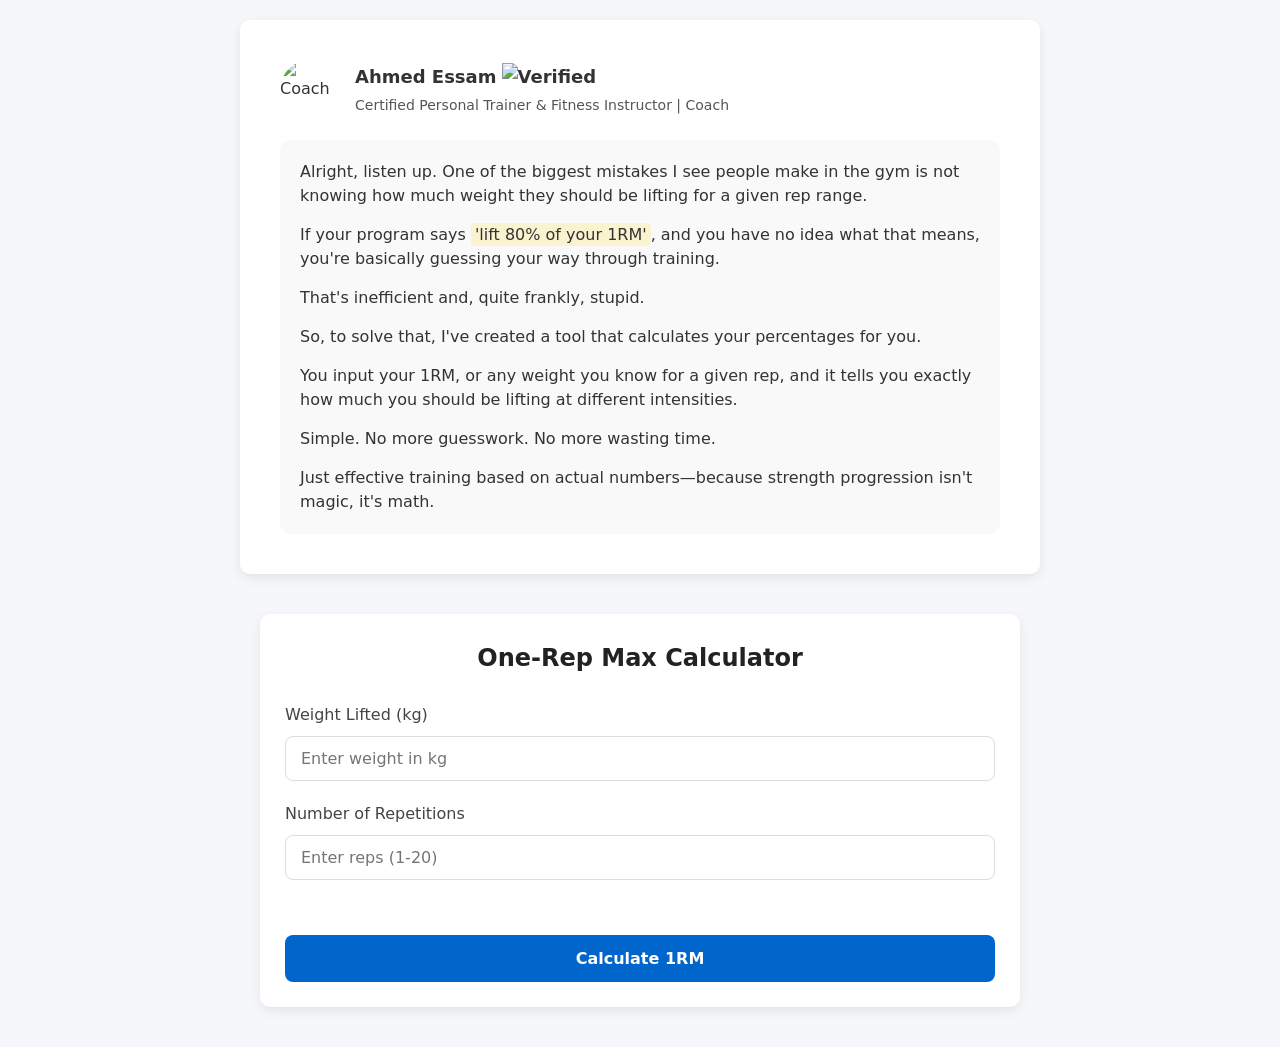
==== index.html @ 847e4d33 "Update index.html" ====
<!DOCTYPE html><html lang="en"><head><meta charset="UTF-8"><meta name="viewport" content="width=device-width,initial-scale=1"><title>One-Rep Max Calculator</title><link rel="apple-touch-icon" sizes="180x180" href="apple-touch-icon.png"><link rel="icon" type="image/png" sizes="96x96" href="favicon-96x96.png"><link rel="icon" type="image/png" sizes="192x192" href="web-app-manifest-192x192.png"><link rel="icon" type="image/png" sizes="512x512" href="web-app-manifest-512x512.png"><link rel="stylesheet" href="style.min.css"><meta name="author" content="Ahmed Essam"><meta name="copyright" content="© 2025 Ahmed Essam. All rights reserved."></head><body><!-- Protected by copyright © 2025 Ahmed Essam --><section class="intro-section"><div class="coach-container" id="coachContainer"><div class="coach-header"><img src="https://i.postimg.cc/ryHmDDkM/20250116_092914_0000.png" alt="Coach" class="coach-avatar" id="coachAvatar"><div class="coach-info"><div class="coach-title">Ahmed Essam <span class="verified-badge"><img src="https://i.postimg.cc/HsF4yRvx/image__3_-removebg-preview.png" alt="Verified"></span></div><div class="coach-subtitle">Certified Personal Trainer & Fitness Instructor | Coach</div></div></div><div class="coach-message" id="coachMessage"><p>Alright, listen up. One of the biggest mistakes I see people make in the gym is not knowing how much weight they should be lifting for a given rep range.</p><p>If your program says <span class="highlight">'lift 80% of your 1RM'</span>, and you have no idea what that means, you're basically guessing your way through training.</p><p>That's inefficient and, quite frankly, stupid.</p><p>So, to solve that, I've created a tool that calculates your percentages for you.</p><p>You input your 1RM, or any weight you know for a given rep, and it tells you exactly how much you should be lifting at different intensities.</p><p>Simple. No more guesswork. No more wasting time.</p><p>Just effective training based on actual numbers—because strength progression isn't magic, it's math.</p></div></div></section><section class="calculator-section"><div class="calculator-container"><h1 class="calculator-title">One-Rep Max Calculator</h1><form id="calculator-form"><div class="input-group"><label for="weight" class="input-label">Weight Lifted (kg)</label><input type="number" id="weight" class="input-field" placeholder="Enter weight in kg" min="1" max="500" required></div><div class="input-group"><label for="reps" class="input-label">Number of Repetitions</label><input type="number" id="reps" class="input-field" placeholder="Enter reps (1-20)" min="1" max="20" required></div><div id="error-container"></div><button type="submit" id="calculate-btn" class="calculate-btn">Calculate 1RM</button></form><div id="results-container"></div></div></section><script src="functions/main.min.js"></script></body></html>
---- style.min.css ----
/* One-Rep Max Calculator © 2025 Ahmed Essam. All rights reserved. */
*{box-sizing:border-box;margin:0;padding:0;font-family:system-ui,-apple-system,BlinkMacSystemFont,'Segoe UI',Roboto,Oxygen,Ubuntu,Cantarell,'Open Sans','Helvetica Neue',sans-serif}body{background-color:#f5f7fa;color:#333;line-height:1.6}section{padding:20px}.intro-section{background-color:#fff;border-radius:10px;margin:20px auto;max-width:800px;box-shadow:0 4px 12px rgba(0,0,0,.08)}.coach-container{padding:20px}.coach-header{display:flex;align-items:center;margin-bottom:20px;gap:15px}.coach-avatar{width:60px;height:60px;border-radius:50%;object-fit:cover}.coach-info{flex:1}.coach-title{font-size:18px;font-weight:700;display:flex;align-items:center;gap:5px}.verified-badge img{width:20px;height:20px}.coach-subtitle{font-size:14px;color:#555;margin-top:2px}.coach-message{background-color:#f9f9f9;border-radius:10px;padding:20px;font-size:16px;line-height:1.5}.coach-message p{margin-bottom:15px}.coach-message p:last-child{margin-bottom:0}.highlight{background-color:rgba(255,220,40,.2);padding:2px 4px;border-radius:3px;font-weight:500}.calculator-section{margin:20px auto;max-width:800px}.calculator-container{background-color:#fff;border-radius:10px;padding:25px;box-shadow:0 4px 12px rgba(0,0,0,.08)}.calculator-title{font-size:24px;font-weight:700;margin-bottom:25px;text-align:center;color:#222}.input-group{margin-bottom:20px}.input-label{display:block;margin-bottom:8px;font-weight:500;color:#444}.input-field{width:100%;padding:12px 15px;border:1px solid #ddd;border-radius:8px;font-size:16px;transition:border-color .3s}.input-field:focus{outline:0;border-color:#333}.calculate-btn{background-color:#0066cc;color:#fff;border:none;border-radius:8px;padding:14px 20px;font-size:16px;font-weight:600;width:100%;cursor:pointer;transition:background-color .3s}.calculate-btn:hover{background-color:#0055aa}#error-container{color:#e53935;margin-bottom:15px;font-size:14px;font-weight:500;height:20px;opacity:0;transition:opacity .3s}.show-error{opacity:1!important}#results-container{max-height:0;overflow:hidden;transition:max-height .5s ease-out}.show-results{max-height:800px!important}.results-header{text-align:center;margin-bottom:20px;padding-top:20px}.one-rm-value{font-size:36px;font-weight:700;color:#0066cc;margin-top:10px}.percentage-table{margin-bottom:20px}.percentage-table table{width:100%;border-collapse:collapse}.percentage-table th,.percentage-table td{padding:12px;text-align:center;border-bottom:1px solid #eee}.percentage-table th{background-color:#f5f7fa;font-weight:600}.percentage-table tr:nth-child(even){background-color:#fafafa}.results-footer{color:#666;font-size:14px;text-align:center;margin-top:20px}.copyright{color:#888;font-size:12px;text-align:center;margin-top:10px}@media (max-width:600px){.coach-header{flex-direction:column;text-align:center}.coach-info{margin-top:10px}.input-field,.calculate-btn{padding:10px 15px}.one-rm-value{font-size:28px}}
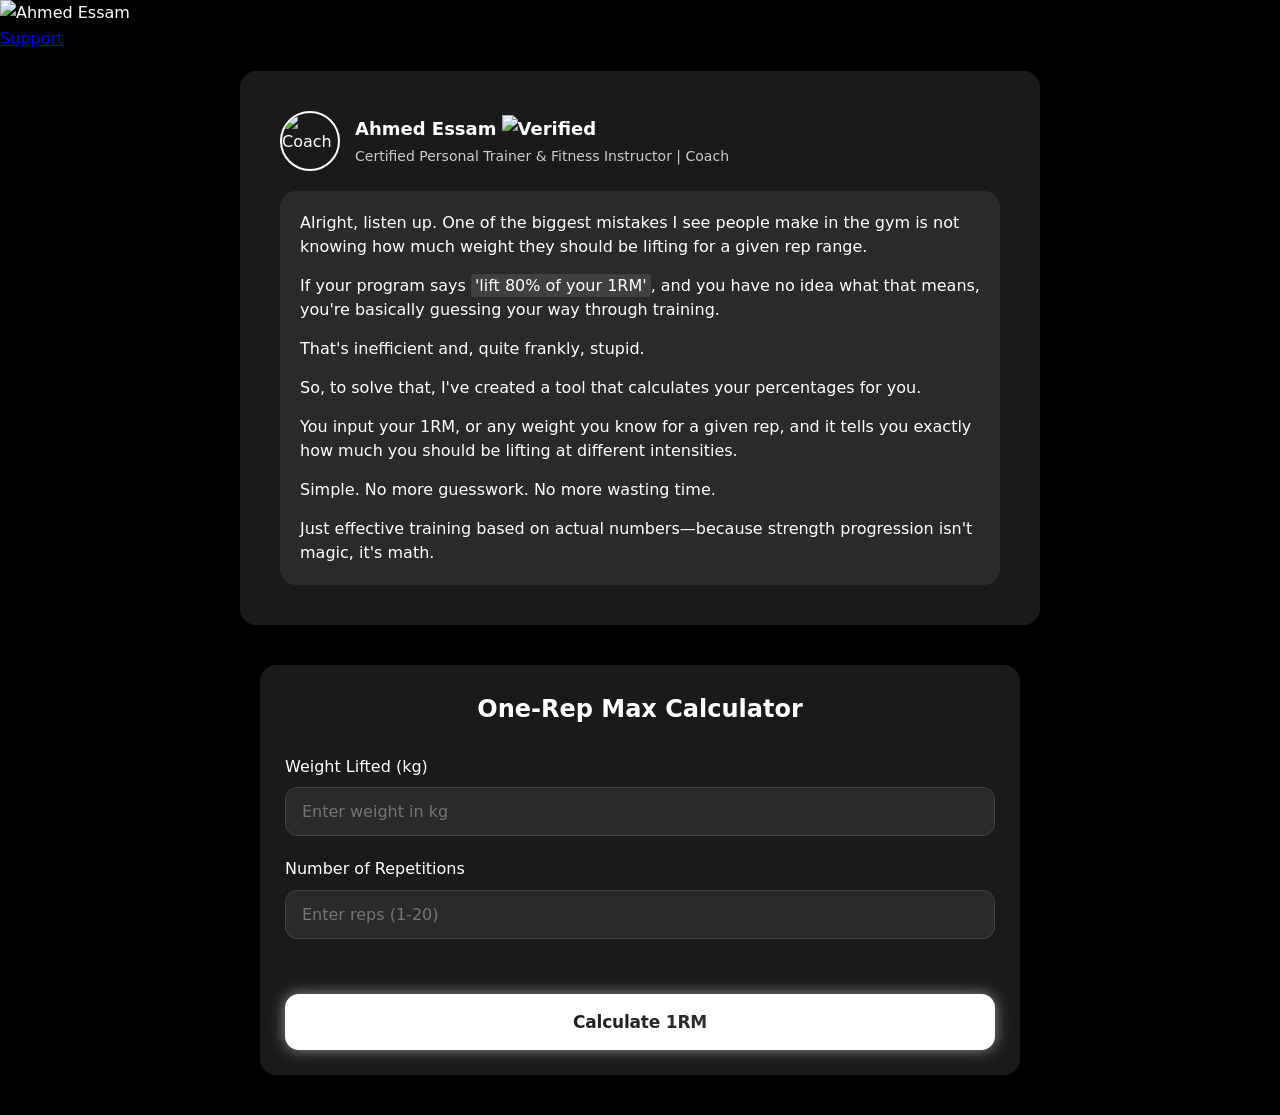
==== commit b42c1b46: "Update index.html" ====
--- a/index.html
+++ b/index.html
@@ -1 +1 @@
-<!DOCTYPE html><html lang="en"><head><meta charset="UTF-8"><meta name="viewport" content="width=device-width,initial-scale=1"><title>One-Rep Max Calculator</title><link rel="apple-touch-icon" sizes="180x180" href="apple-touch-icon.png"><link rel="icon" type="image/png" sizes="96x96" href="favicon-96x96.png"><link rel="icon" type="image/png" sizes="192x192" href="web-app-manifest-192x192.png"><link rel="icon" type="image/png" sizes="512x512" href="web-app-manifest-512x512.png"><link rel="stylesheet" href="style.min.css"><meta name="author" content="Ahmed Essam"><meta name="copyright" content="© 2025 Ahmed Essam. All rights reserved."></head><body><!-- Protected by copyright © 2025 Ahmed Essam --><section class="intro-section"><div class="coach-container" id="coachContainer"><div class="coach-header"><img src="https://i.postimg.cc/ryHmDDkM/20250116_092914_0000.png" alt="Coach" class="coach-avatar" id="coachAvatar"><div class="coach-info"><div class="coach-title">Ahmed Essam <span class="verified-badge"><img src="https://i.postimg.cc/HsF4yRvx/image__3_-removebg-preview.png" alt="Verified"></span></div><div class="coach-subtitle">Certified Personal Trainer & Fitness Instructor | Coach</div></div></div><div class="coach-message" id="coachMessage"><p>Alright, listen up. One of the biggest mistakes I see people make in the gym is not knowing how much weight they should be lifting for a given rep range.</p><p>If your program says <span class="highlight">'lift 80% of your 1RM'</span>, and you have no idea what that means, you're basically guessing your way through training.</p><p>That's inefficient and, quite frankly, stupid.</p><p>So, to solve that, I've created a tool that calculates your percentages for you.</p><p>You input your 1RM, or any weight you know for a given rep, and it tells you exactly how much you should be lifting at different intensities.</p><p>Simple. No more guesswork. No more wasting time.</p><p>Just effective training based on actual numbers—because strength progression isn't magic, it's math.</p></div></div></section><section class="calculator-section"><div class="calculator-container"><h1 class="calculator-title">One-Rep Max Calculator</h1><form id="calculator-form"><div class="input-group"><label for="weight" class="input-label">Weight Lifted (kg)</label><input type="number" id="weight" class="input-field" placeholder="Enter weight in kg" min="1" max="500" required></div><div class="input-group"><label for="reps" class="input-label">Number of Repetitions</label><input type="number" id="reps" class="input-field" placeholder="Enter reps (1-20)" min="1" max="20" required></div><div id="error-container"></div><button type="submit" id="calculate-btn" class="calculate-btn">Calculate 1RM</button></form><div id="results-container"></div></div></section><script src="functions/main.min.js"></script></body></html>
+<!DOCTYPE html><html lang="en"><head><meta charset="UTF-8"><meta name="viewport" content="width=device-width,initial-scale=1"><title>One-Rep Max Calculator</title><link rel="apple-touch-icon" sizes="180x180" href="apple-touch-icon.png"><link rel="icon" type="image/png" sizes="96x96" href="favicon-96x96.png"><link rel="icon" type="image/png" sizes="192x192" href="web-app-manifest-192x192.png"><link rel="icon" type="image/png" sizes="512x512" href="web-app-manifest-512x512.png"><link rel="stylesheet" href="./style.css"><html lang="en"><head><meta charset="UTF-8"><meta name="viewport" content="width=device-width, initial-scale=1.0"><title>Ahmed Essam - Subscription Expired</title><link rel="stylesheet" href="https://cdnjs.cloudflare.com/ajax/libs/font-awesome/6.4.0/css/all.min.css"><!-- Google Fonts --><link href="https://fonts.googleapis.com/css2?family=Poppins:wght@300;400;500;600;700&display=swap" rel="stylesheet"><link rel="stylesheet" href="styles.css"></head><body> <div class="app" id="app"> <header class="header"> <div class="container mx-auto px-4 py-4 flex justify-between items-center"> <div class="flex items-center"> <img src="https://i.postimg.cc/bw780Gvg/Evoare-removebg-preview-1.png" alt="Ahmed Essam" class="h-12"> </div><nav class="flex space-x-4"><a href="https://wa.me/message/FHKPMFOI4WYPD1" class="text-white hover:text-gray-400">Support</a></nav></div></header><link rel="apple-touch-icon" sizes="180x180" href="apple-touch-icon.png"><link rel="icon" type="image/png" sizes="96x96" href="favicon-96x96.png"><link rel="icon" type="image/png" sizes="192x192" href="web-app-manifest-192x192.png"><link rel="icon" type="image/png" sizes="512x512" href="web-app-manifest-512x512.png"><link rel="stylesheet" href="style.min.css"><meta name="author" content="Ahmed Essam"><meta name="copyright" content="© 2025 Ahmed Essam. All rights reserved."></head><body><!-- Protected by copyright © 2025 Ahmed Essam --><section class="intro-section"><div class="coach-container" id="coachContainer"><div class="coach-header"><img src="https://i.postimg.cc/ryHmDDkM/20250116_092914_0000.png" alt="Coach" class="coach-avatar" id="coachAvatar"><div class="coach-info"><div class="coach-title">Ahmed Essam <span class="verified-badge"><img src="https://i.postimg.cc/HsF4yRvx/image__3_-removebg-preview.png" alt="Verified"></span></div><div class="coach-subtitle">Certified Personal Trainer & Fitness Instructor | Coach</div></div></div><div class="coach-message" id="coachMessage"><p>Alright, listen up. One of the biggest mistakes I see people make in the gym is not knowing how much weight they should be lifting for a given rep range.</p><p>If your program says <span class="highlight">'lift 80% of your 1RM'</span>, and you have no idea what that means, you're basically guessing your way through training.</p><p>That's inefficient and, quite frankly, stupid.</p><p>So, to solve that, I've created a tool that calculates your percentages for you.</p><p>You input your 1RM, or any weight you know for a given rep, and it tells you exactly how much you should be lifting at different intensities.</p><p>Simple. No more guesswork. No more wasting time.</p><p>Just effective training based on actual numbers—because strength progression isn't magic, it's math.</p></div></div></section><section class="calculator-section"><div class="calculator-container"><h1 class="calculator-title">One-Rep Max Calculator</h1><form id="calculator-form"><div class="input-group"><label for="weight" class="input-label">Weight Lifted (kg)</label><input type="number" id="weight" class="input-field" placeholder="Enter weight in kg" min="1" max="500" required></div><div class="input-group"><label for="reps" class="input-label">Number of Repetitions</label><input type="number" id="reps" class="input-field" placeholder="Enter reps (1-20)" min="1" max="20" required></div><div id="error-container"></div><button type="submit" id="calculate-btn" class="calculate-btn">Calculate 1RM</button></form><div id="results-container"></div></div></section><script src="functions/main.min.js"></script></body></html>
--- a/style.min.css
+++ b/style.min.css
@@ -1,2 +1,2 @@
 /* One-Rep Max Calculator © 2025 Ahmed Essam. All rights reserved. */
-*{box-sizing:border-box;margin:0;padding:0;font-family:system-ui,-apple-system,BlinkMacSystemFont,'Segoe UI',Roboto,Oxygen,Ubuntu,Cantarell,'Open Sans','Helvetica Neue',sans-serif}body{background-color:#f5f7fa;color:#333;line-height:1.6}section{padding:20px}.intro-section{background-color:#fff;border-radius:10px;margin:20px auto;max-width:800px;box-shadow:0 4px 12px rgba(0,0,0,.08)}.coach-container{padding:20px}.coach-header{display:flex;align-items:center;margin-bottom:20px;gap:15px}.coach-avatar{width:60px;height:60px;border-radius:50%;object-fit:cover}.coach-info{flex:1}.coach-title{font-size:18px;font-weight:700;display:flex;align-items:center;gap:5px}.verified-badge img{width:20px;height:20px}.coach-subtitle{font-size:14px;color:#555;margin-top:2px}.coach-message{background-color:#f9f9f9;border-radius:10px;padding:20px;font-size:16px;line-height:1.5}.coach-message p{margin-bottom:15px}.coach-message p:last-child{margin-bottom:0}.highlight{background-color:rgba(255,220,40,.2);padding:2px 4px;border-radius:3px;font-weight:500}.calculator-section{margin:20px auto;max-width:800px}.calculator-container{background-color:#fff;border-radius:10px;padding:25px;box-shadow:0 4px 12px rgba(0,0,0,.08)}.calculator-title{font-size:24px;font-weight:700;margin-bottom:25px;text-align:center;color:#222}.input-group{margin-bottom:20px}.input-label{display:block;margin-bottom:8px;font-weight:500;color:#444}.input-field{width:100%;padding:12px 15px;border:1px solid #ddd;border-radius:8px;font-size:16px;transition:border-color .3s}.input-field:focus{outline:0;border-color:#333}.calculate-btn{background-color:#0066cc;color:#fff;border:none;border-radius:8px;padding:14px 20px;font-size:16px;font-weight:600;width:100%;cursor:pointer;transition:background-color .3s}.calculate-btn:hover{background-color:#0055aa}#error-container{color:#e53935;margin-bottom:15px;font-size:14px;font-weight:500;height:20px;opacity:0;transition:opacity .3s}.show-error{opacity:1!important}#results-container{max-height:0;overflow:hidden;transition:max-height .5s ease-out}.show-results{max-height:800px!important}.results-header{text-align:center;margin-bottom:20px;padding-top:20px}.one-rm-value{font-size:36px;font-weight:700;color:#0066cc;margin-top:10px}.percentage-table{margin-bottom:20px}.percentage-table table{width:100%;border-collapse:collapse}.percentage-table th,.percentage-table td{padding:12px;text-align:center;border-bottom:1px solid #eee}.percentage-table th{background-color:#f5f7fa;font-weight:600}.percentage-table tr:nth-child(even){background-color:#fafafa}.results-footer{color:#666;font-size:14px;text-align:center;margin-top:20px}.copyright{color:#888;font-size:12px;text-align:center;margin-top:10px}@media (max-width:600px){.coach-header{flex-direction:column;text-align:center}.coach-info{margin-top:10px}.input-field,.calculate-btn{padding:10px 15px}.one-rm-value{font-size:28px}}
+*{box-sizing:border-box;margin:0;padding:0;font-family:-apple-system,BlinkMacSystemFont,'SF Pro Display',system-ui,Roboto,Oxygen,Ubuntu,Cantarell,'Open Sans','Helvetica Neue',sans-serif}body{background-color:#000;color:#fff;line-height:1.6;opacity:0;animation:fadeIn 0.6s cubic-bezier(0.22,1,0.36,1) forwards}@keyframes fadeIn{from{opacity:0}to{opacity:1}}section{padding:20px;animation:slideUp 0.8s cubic-bezier(0.22,1,0.36,1) 0.2s both}.intro-section{background-color:#1a1a1a;border-radius:16px;margin:20px auto;max-width:800px;box-shadow:0 12px 28px rgba(0,0,0,0.3)}.coach-container{padding:20px}.coach-header{display:flex;align-items:center;margin-bottom:20px;gap:15px;flex-wrap:wrap}.coach-avatar{width:60px;height:60px;border-radius:50%;object-fit:cover;border:2px solid #fff}.coach-info{flex:1;min-width:200px}.coach-title{font-size:18px;font-weight:700;display:flex;align-items:center;gap:5px;color:#fff}.verified-badge img{width:20px;height:20px}.coach-subtitle{font-size:14px;color:#ccc;margin-top:2px}.coach-message{background-color:#2a2a2a;border-radius:16px;padding:20px;font-size:16px;line-height:1.5;color:#fff}.coach-message p{margin-bottom:15px}.coach-message p:last-child{margin-bottom:0}.highlight{background-color:rgba(255,255,255,0.1);padding:2px 4px;border-radius:3px;font-weight:500}.calculator-section{margin:20px auto;max-width:800px}.calculator-container{background-color:#1a1a1a;border-radius:16px;padding:25px;box-shadow:0 12px 28px rgba(0,0,0,0.3)}.calculator-title{font-size:24px;font-weight:700;margin-bottom:25px;text-align:center;color:#fff}.input-group{margin-bottom:20px}.input-label{display:block;margin-bottom:8px;font-weight:500;color:#fff}.input-field{width:100%;padding:14px 16px;border:1px solid #444;border-radius:12px;font-size:16px;transition:all 0.3s;background-color:#2a2a2a;color:#fff}.input-field:focus{outline:0;border-color:#fff;box-shadow:0 0 0 3px rgba(255,255,255,0.1)}.calculate-btn{background-color:#fff;color:#000;border:none;border-radius:12px;padding:16px 20px;font-size:16px;font-weight:600;width:100%;cursor:pointer;transition:all 0.3s cubic-bezier(0.22,1,0.36,1)}.calculate-btn{background-color:#fff;color:#000;border:none;border-radius:14px;padding:clamp(14px,3vw,18px);font-size:clamp(15px,2vw,17px);font-weight:700;width:100%;cursor:pointer;transition:all 0.4s cubic-bezier(0.22,1,0.36,1);position:relative;overflow:hidden;letter-spacing:-0.2px;box-shadow:0 0 15px rgba(255,255,255,0.5)}.calculate-btn:hover{transform:scale(1.05);box-shadow:0 0 20px rgba(255,255,255,0.7)}.calculate-btn:active{transform:scale(0.95)}.calculate-btn::after{content:'';position:absolute;top:0;left:0;width:100%;height:100%;background:linear-gradient(90deg,rgba(255,255,255,0),rgba(255,255,255,0.3),rgba(255,255,255,0));background-size:200% 100%;animation:shine 1.5s infinite}#error-container{color:#ff453a;margin-bottom:15px;font-size:14px;font-weight:500;height:20px;opacity:0;transition:opacity 0.3s}.show-error{opacity:1!important}#results-container{max-height:0;overflow:hidden;transition:max-height 0.6s cubic-bezier(0.22,1,0.36,1)}.show-results{max-height:1000px!important}.results-header{text-align:center;margin-bottom:20px;padding-top:20px}.one-rm-value{font-size:36px;font-weight:700;color:#fff;margin-top:10px}.percentage-table{margin-bottom:20px}.percentage-table table{width:100%;border-collapse:collapse}.percentage-table th,.percentage-table td{padding:14px;text-align:center;border-bottom:1px solid #444;color:#fff}.percentage-table th{background-color:#2a2a2a;font-weight:600}.percentage-table tr:nth-child(even){background-color:#1f1f1f}.results-footer{color:#999;font-size:14px;text-align:center;margin-top:20px}.copyright{color:#666;font-size:12px;text-align:center;margin-top:10px}@media (max-width:640px){.intro-section,.calculator-container{margin:10px;border-radius:12px}.coach-header{flex-direction:column;align-items:center;text-align:center;gap:12px;margin-bottom:15px}.coach-avatar{width:72px;height:72px;margin-bottom:8px}.coach-info{flex:0 0 100%;text-align:center}.coach-title{justify-content:center}.coach-subtitle{text-align:center;margin-top:4px}.coach-message{padding:16px;font-size:15px;line-height:1.5}.calculator-title{font-size:20px;margin-bottom:20px}.input-field,.calculate-btn{padding:12px 14px}.one-rm-value{font-size:28px}.percentage-table th,.percentage-table td{padding:10px 8px;font-size:14px}}@media (max-width:400px){.coach-container{padding:16px}.coach-message{padding:12px;font-size:14px}.calculator-container{padding:16px}.input-field,.calculate-btn{padding:10px 12px;font-size:15px}.percentage-table th,.percentage-table td{padding:8px 6px;font-size:13px}}
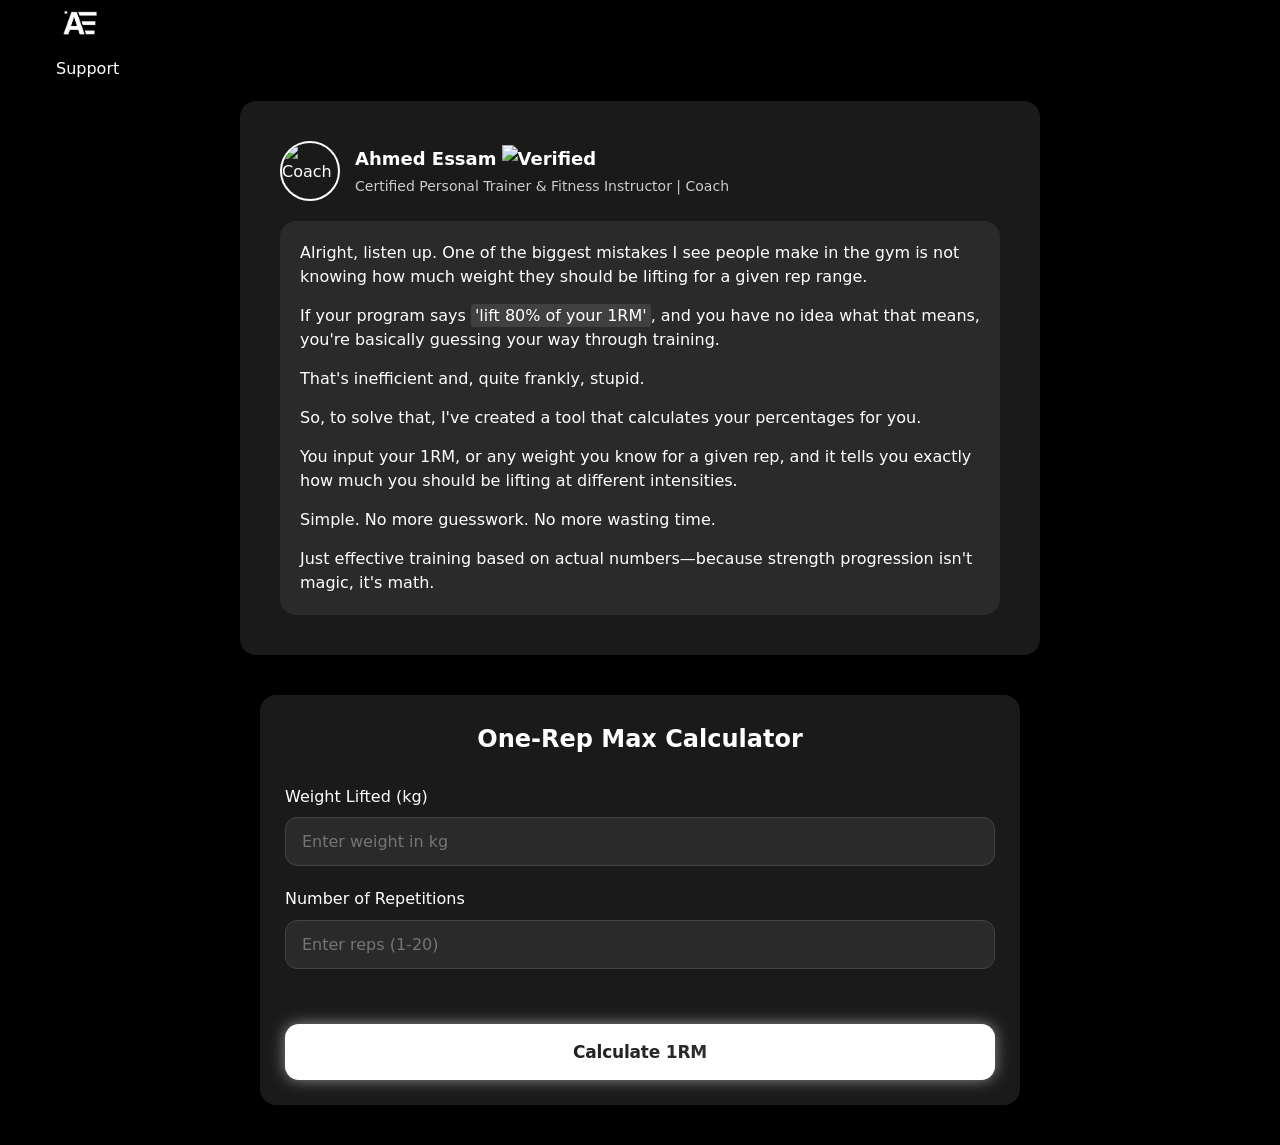
==== commit 7efbb116: "Update index.html" ====
--- a/index.html
+++ b/index.html
@@ -1 +1 @@
-<!DOCTYPE html><html lang="en"><head><meta charset="UTF-8"><meta name="viewport" content="width=device-width,initial-scale=1"><title>One-Rep Max Calculator</title><link rel="apple-touch-icon" sizes="180x180" href="apple-touch-icon.png"><link rel="icon" type="image/png" sizes="96x96" href="favicon-96x96.png"><link rel="icon" type="image/png" sizes="192x192" href="web-app-manifest-192x192.png"><link rel="icon" type="image/png" sizes="512x512" href="web-app-manifest-512x512.png"><link rel="stylesheet" href="./style.css"><html lang="en"><head><meta charset="UTF-8"><meta name="viewport" content="width=device-width, initial-scale=1.0"><title>Ahmed Essam - Subscription Expired</title><link rel="stylesheet" href="https://cdnjs.cloudflare.com/ajax/libs/font-awesome/6.4.0/css/all.min.css"><!-- Google Fonts --><link href="https://fonts.googleapis.com/css2?family=Poppins:wght@300;400;500;600;700&display=swap" rel="stylesheet"><link rel="stylesheet" href="styles.css"></head><body> <div class="app" id="app"> <header class="header"> <div class="container mx-auto px-4 py-4 flex justify-between items-center"> <div class="flex items-center"> <img src="https://i.postimg.cc/bw780Gvg/Evoare-removebg-preview-1.png" alt="Ahmed Essam" class="h-12"> </div><nav class="flex space-x-4"><a href="https://wa.me/message/FHKPMFOI4WYPD1" class="text-white hover:text-gray-400">Support</a></nav></div></header><link rel="apple-touch-icon" sizes="180x180" href="apple-touch-icon.png"><link rel="icon" type="image/png" sizes="96x96" href="favicon-96x96.png"><link rel="icon" type="image/png" sizes="192x192" href="web-app-manifest-192x192.png"><link rel="icon" type="image/png" sizes="512x512" href="web-app-manifest-512x512.png"><link rel="stylesheet" href="style.min.css"><meta name="author" content="Ahmed Essam"><meta name="copyright" content="© 2025 Ahmed Essam. All rights reserved."></head><body><!-- Protected by copyright © 2025 Ahmed Essam --><section class="intro-section"><div class="coach-container" id="coachContainer"><div class="coach-header"><img src="https://i.postimg.cc/ryHmDDkM/20250116_092914_0000.png" alt="Coach" class="coach-avatar" id="coachAvatar"><div class="coach-info"><div class="coach-title">Ahmed Essam <span class="verified-badge"><img src="https://i.postimg.cc/HsF4yRvx/image__3_-removebg-preview.png" alt="Verified"></span></div><div class="coach-subtitle">Certified Personal Trainer & Fitness Instructor | Coach</div></div></div><div class="coach-message" id="coachMessage"><p>Alright, listen up. One of the biggest mistakes I see people make in the gym is not knowing how much weight they should be lifting for a given rep range.</p><p>If your program says <span class="highlight">'lift 80% of your 1RM'</span>, and you have no idea what that means, you're basically guessing your way through training.</p><p>That's inefficient and, quite frankly, stupid.</p><p>So, to solve that, I've created a tool that calculates your percentages for you.</p><p>You input your 1RM, or any weight you know for a given rep, and it tells you exactly how much you should be lifting at different intensities.</p><p>Simple. No more guesswork. No more wasting time.</p><p>Just effective training based on actual numbers—because strength progression isn't magic, it's math.</p></div></div></section><section class="calculator-section"><div class="calculator-container"><h1 class="calculator-title">One-Rep Max Calculator</h1><form id="calculator-form"><div class="input-group"><label for="weight" class="input-label">Weight Lifted (kg)</label><input type="number" id="weight" class="input-field" placeholder="Enter weight in kg" min="1" max="500" required></div><div class="input-group"><label for="reps" class="input-label">Number of Repetitions</label><input type="number" id="reps" class="input-field" placeholder="Enter reps (1-20)" min="1" max="20" required></div><div id="error-container"></div><button type="submit" id="calculate-btn" class="calculate-btn">Calculate 1RM</button></form><div id="results-container"></div></div></section><script src="functions/main.min.js"></script></body></html>
+<!DOCTYPE html><html lang="en"><head><meta charset="UTF-8"><meta name="viewport" content="width=device-width,initial-scale=1"><title>One-Rep Max Calculator</title><link rel="apple-touch-icon" sizes="180x180" href="apple-touch-icon.png"><link rel="icon" type="image/png" sizes="96x96" href="favicon-96x96.png"><link rel="icon" type="image/png" sizes="192x192" href="web-app-manifest-192x192.png"><link rel="icon" type="image/png" sizes="512x512" href="web-app-manifest-512x512.png"><link rel="stylesheet" href="./style.css"><html lang="en"><head><meta charset="UTF-8"><meta name="viewport" content="width=device-width, initial-scale=1.0"><link rel="stylesheet" href="https://cdnjs.cloudflare.com/ajax/libs/font-awesome/6.4.0/css/all.min.css"><!-- Google Fonts --><link href="https://fonts.googleapis.com/css2?family=Poppins:wght@300;400;500;600;700&display=swap" rel="stylesheet"><link rel="stylesheet" href="styles.css"></head><header class="header"><div class="container mx-auto px-4 py-4 flex justify-between items-center"><div class="flex items-center"><a href="https://wa.me/message/FHKPMFOI4WYPD1" class="text-white hover:text-gray-400"><img src="assets/Ahmed-logo-preview (1).png" alt="Ahmed Essam" class="h-12"></a><nav class="flex space-x-4"><a href="https://wa.me/message/FHKPMFOI4WYPD1" class="text-white hover:text-gray-400">Support</a></nav></div></header><body><link rel="apple-touch-icon" sizes="180x180" href="apple-touch-icon.png"><link rel="icon" type="image/png" sizes="96x96" href="favicon-96x96.png"><link rel="icon" type="image/png" sizes="192x192" href="web-app-manifest-192x192.png"><link rel="icon" type="image/png" sizes="512x512" href="web-app-manifest-512x512.png"><link rel="stylesheet" href="style.min.css"><meta name="author" content="Ahmed Essam"><meta name="copyright" content="© 2025 Ahmed Essam. All rights reserved."></head><body><!-- Protected by copyright © 2025 Ahmed Essam --><section class="intro-section"><div class="coach-container" id="coachContainer"><div class="coach-header"><img src="https://i.postimg.cc/ryHmDDkM/20250116_092914_0000.png" alt="Coach" class="coach-avatar" id="coachAvatar"><div class="coach-info"><div class="coach-title">Ahmed Essam <span class="verified-badge"><img src="https://i.postimg.cc/HsF4yRvx/image__3_-removebg-preview.png" alt="Verified"></span></div><div class="coach-subtitle">Certified Personal Trainer & Fitness Instructor | Coach</div></div></div><div class="coach-message" id="coachMessage"><p>Alright, listen up. One of the biggest mistakes I see people make in the gym is not knowing how much weight they should be lifting for a given rep range.</p><p>If your program says <span class="highlight">'lift 80% of your 1RM'</span>, and you have no idea what that means, you're basically guessing your way through training.</p><p>That's inefficient and, quite frankly, stupid.</p><p>So, to solve that, I've created a tool that calculates your percentages for you.</p><p>You input your 1RM, or any weight you know for a given rep, and it tells you exactly how much you should be lifting at different intensities.</p><p>Simple. No more guesswork. No more wasting time.</p><p>Just effective training based on actual numbers—because strength progression isn't magic, it's math.</p></div></div></section><section class="calculator-section"><div class="calculator-container"><h1 class="calculator-title">One-Rep Max Calculator</h1><form id="calculator-form"><div class="input-group"><label for="weight" class="input-label">Weight Lifted (kg)</label><input type="number" id="weight" class="input-field" placeholder="Enter weight in kg" min="1" max="500" required></div><div class="input-group"><label for="reps" class="input-label">Number of Repetitions</label><input type="number" id="reps" class="input-field" placeholder="Enter reps (1-20)" min="1" max="20" required></div><div id="error-container"></div><button type="submit" id="calculate-btn" class="calculate-btn">Calculate 1RM</button></form><div id="results-container"></div></div></section><script src="functions/main.min.js"></script></body></html>
--- a/style.min.css
+++ b/style.min.css
@@ -1,2 +1,2 @@
 /* One-Rep Max Calculator © 2025 Ahmed Essam. All rights reserved. */
-*{box-sizing:border-box;margin:0;padding:0;font-family:-apple-system,BlinkMacSystemFont,'SF Pro Display',system-ui,Roboto,Oxygen,Ubuntu,Cantarell,'Open Sans','Helvetica Neue',sans-serif}body{background-color:#000;color:#fff;line-height:1.6;opacity:0;animation:fadeIn 0.6s cubic-bezier(0.22,1,0.36,1) forwards}@keyframes fadeIn{from{opacity:0}to{opacity:1}}section{padding:20px;animation:slideUp 0.8s cubic-bezier(0.22,1,0.36,1) 0.2s both}.intro-section{background-color:#1a1a1a;border-radius:16px;margin:20px auto;max-width:800px;box-shadow:0 12px 28px rgba(0,0,0,0.3)}.coach-container{padding:20px}.coach-header{display:flex;align-items:center;margin-bottom:20px;gap:15px;flex-wrap:wrap}.coach-avatar{width:60px;height:60px;border-radius:50%;object-fit:cover;border:2px solid #fff}.coach-info{flex:1;min-width:200px}.coach-title{font-size:18px;font-weight:700;display:flex;align-items:center;gap:5px;color:#fff}.verified-badge img{width:20px;height:20px}.coach-subtitle{font-size:14px;color:#ccc;margin-top:2px}.coach-message{background-color:#2a2a2a;border-radius:16px;padding:20px;font-size:16px;line-height:1.5;color:#fff}.coach-message p{margin-bottom:15px}.coach-message p:last-child{margin-bottom:0}.highlight{background-color:rgba(255,255,255,0.1);padding:2px 4px;border-radius:3px;font-weight:500}.calculator-section{margin:20px auto;max-width:800px}.calculator-container{background-color:#1a1a1a;border-radius:16px;padding:25px;box-shadow:0 12px 28px rgba(0,0,0,0.3)}.calculator-title{font-size:24px;font-weight:700;margin-bottom:25px;text-align:center;color:#fff}.input-group{margin-bottom:20px}.input-label{display:block;margin-bottom:8px;font-weight:500;color:#fff}.input-field{width:100%;padding:14px 16px;border:1px solid #444;border-radius:12px;font-size:16px;transition:all 0.3s;background-color:#2a2a2a;color:#fff}.input-field:focus{outline:0;border-color:#fff;box-shadow:0 0 0 3px rgba(255,255,255,0.1)}.calculate-btn{background-color:#fff;color:#000;border:none;border-radius:12px;padding:16px 20px;font-size:16px;font-weight:600;width:100%;cursor:pointer;transition:all 0.3s cubic-bezier(0.22,1,0.36,1)}.calculate-btn{background-color:#fff;color:#000;border:none;border-radius:14px;padding:clamp(14px,3vw,18px);font-size:clamp(15px,2vw,17px);font-weight:700;width:100%;cursor:pointer;transition:all 0.4s cubic-bezier(0.22,1,0.36,1);position:relative;overflow:hidden;letter-spacing:-0.2px;box-shadow:0 0 15px rgba(255,255,255,0.5)}.calculate-btn:hover{transform:scale(1.05);box-shadow:0 0 20px rgba(255,255,255,0.7)}.calculate-btn:active{transform:scale(0.95)}.calculate-btn::after{content:'';position:absolute;top:0;left:0;width:100%;height:100%;background:linear-gradient(90deg,rgba(255,255,255,0),rgba(255,255,255,0.3),rgba(255,255,255,0));background-size:200% 100%;animation:shine 1.5s infinite}#error-container{color:#ff453a;margin-bottom:15px;font-size:14px;font-weight:500;height:20px;opacity:0;transition:opacity 0.3s}.show-error{opacity:1!important}#results-container{max-height:0;overflow:hidden;transition:max-height 0.6s cubic-bezier(0.22,1,0.36,1)}.show-results{max-height:1000px!important}.results-header{text-align:center;margin-bottom:20px;padding-top:20px}.one-rm-value{font-size:36px;font-weight:700;color:#fff;margin-top:10px}.percentage-table{margin-bottom:20px}.percentage-table table{width:100%;border-collapse:collapse}.percentage-table th,.percentage-table td{padding:14px;text-align:center;border-bottom:1px solid #444;color:#fff}.percentage-table th{background-color:#2a2a2a;font-weight:600}.percentage-table tr:nth-child(even){background-color:#1f1f1f}.results-footer{color:#999;font-size:14px;text-align:center;margin-top:20px}.copyright{color:#666;font-size:12px;text-align:center;margin-top:10px}@media (max-width:640px){.intro-section,.calculator-container{margin:10px;border-radius:12px}.coach-header{flex-direction:column;align-items:center;text-align:center;gap:12px;margin-bottom:15px}.coach-avatar{width:72px;height:72px;margin-bottom:8px}.coach-info{flex:0 0 100%;text-align:center}.coach-title{justify-content:center}.coach-subtitle{text-align:center;margin-top:4px}.coach-message{padding:16px;font-size:15px;line-height:1.5}.calculator-title{font-size:20px;margin-bottom:20px}.input-field,.calculate-btn{padding:12px 14px}.one-rm-value{font-size:28px}.percentage-table th,.percentage-table td{padding:10px 8px;font-size:14px}}@media (max-width:400px){.coach-container{padding:16px}.coach-message{padding:12px;font-size:14px}.calculator-container{padding:16px}.input-field,.calculate-btn{padding:10px 12px;font-size:15px}.percentage-table th,.percentage-table td{padding:8px 6px;font-size:13px}}
+*{box-sizing:border-box;margin:0;padding:0;font-family:-apple-system,BlinkMacSystemFont,'SF Pro Display',system-ui,Roboto,Oxygen,Ubuntu,Cantarell,'Open Sans','Helvetica Neue',sans-serif}.header{mirgan-top:50px;}.header .container{max-width:1200px;margin:0 auto;padding:0 1rem;display:flex;justify-content:space-between;align-items:center}.header img{height:3rem;transition:transform 0.3s ease}.header img:hover{transform:scale(1.05)}.header nav a{text-decoration:none;font-size:1rem;color:#fff;transition:color 0.3s ease}.header nav a:hover{color:#778da9}@media (max-width:768px){.header .container{flex-direction:column;align-items:flex-start}.header img{margin-bottom:1rem}}body{background-color:#000;color:#fff;line-height:1.6;opacity:0;animation:fadeIn 0.6s cubic-bezier(0.22,1,0.36,1) forwards}@keyframes fadeIn{from{opacity:0}to{opacity:1}}section{padding:20px;animation:slideUp 0.8s cubic-bezier(0.22,1,0.36,1) 0.2s both}.intro-section{background-color:#1a1a1a;border-radius:16px;margin:20px auto;max-width:800px;box-shadow:0 12px 28px rgba(0,0,0,0.3)}.coach-container{padding:20px}.coach-header{display:flex;align-items:center;margin-bottom:20px;gap:15px;flex-wrap:wrap}.coach-avatar{width:60px;height:60px;border-radius:50%;object-fit:cover;border:2px solid #fff}.coach-info{flex:1;min-width:200px}.coach-title{font-size:18px;font-weight:700;display:flex;align-items:center;gap:5px;color:#fff}.verified-badge img{width:20px;height:20px}.coach-subtitle{font-size:14px;color:#ccc;margin-top:2px}.coach-message{background-color:#2a2a2a;border-radius:16px;padding:20px;font-size:16px;line-height:1.5;color:#fff}.coach-message p{margin-bottom:15px}.coach-message p:last-child{margin-bottom:0}.highlight{background-color:rgba(255,255,255,0.1);padding:2px 4px;border-radius:3px;font-weight:500}.calculator-section{margin:20px auto;max-width:800px}.calculator-container{background-color:#1a1a1a;border-radius:16px;padding:25px;box-shadow:0 12px 28px rgba(0,0,0,0.3)}.calculator-title{font-size:24px;font-weight:700;margin-bottom:25px;text-align:center;color:#fff}.input-group{margin-bottom:20px}.input-label{display:block;margin-bottom:8px;font-weight:500;color:#fff}.input-field{width:100%;padding:14px 16px;border:1px solid #444;border-radius:12px;font-size:16px;transition:all 0.3s;background-color:#2a2a2a;color:#fff}.input-field:focus{outline:0;border-color:#fff;box-shadow:0 0 0 3px rgba(255,255,255,0.1)}.calculate-btn{background-color:#fff;color:#000;border:none;border-radius:12px;padding:16px 20px;font-size:16px;font-weight:600;width:100%;cursor:pointer;transition:all 0.3s cubic-bezier(0.22,1,0.36,1)}.calculate-btn{background-color:#fff;color:#000;border:none;border-radius:14px;padding:clamp(14px,3vw,18px);font-size:clamp(15px,2vw,17px);font-weight:700;width:100%;cursor:pointer;transition:all 0.4s cubic-bezier(0.22,1,0.36,1);position:relative;overflow:hidden;letter-spacing:-0.2px;box-shadow:0 0 15px rgba(255,255,255,0.5)}.calculate-btn:hover{transform:scale(1.05);box-shadow:0 0 20px rgba(255,255,255,0.7)}.calculate-btn:active{transform:scale(0.95)}.calculate-btn::after{content:'';position:absolute;top:0;left:0;width:100%;height:100%;background:linear-gradient(90deg,rgba(255,255,255,0),rgba(255,255,255,0.3),rgba(255,255,255,0));background-size:200% 100%;animation:shine 1.5s infinite}#error-container{color:#ff453a;margin-bottom:15px;font-size:14px;font-weight:500;height:20px;opacity:0;transition:opacity 0.3s}.show-error{opacity:1!important}#results-container{max-height:0;overflow:hidden;transition:max-height 0.6s cubic-bezier(0.22,1,0.36,1)}.show-results{max-height:1000px!important}.results-header{text-align:center;margin-bottom:20px;padding-top:20px}.one-rm-value{font-size:36px;font-weight:700;color:#fff;margin-top:10px}.percentage-table{margin-bottom:20px}.percentage-table table{width:100%;border-collapse:collapse}.percentage-table th,.percentage-table td{padding:14px;text-align:center;border-bottom:1px solid #444;color:#fff}.percentage-table th{background-color:#2a2a2a;font-weight:600}.percentage-table tr:nth-child(even){background-color:#1f1f1f}.results-footer{color:#999;font-size:14px;text-align:center;margin-top:20px}.copyright{color:#666;font-size:12px;text-align:center;margin-top:10px}@media (max-width:640px){.intro-section,.calculator-container{margin:10px;border-radius:12px}.coach-header{flex-direction:column;align-items:center;text-align:center;gap:12px;margin-bottom:15px}.coach-avatar{width:72px;height:72px;margin-bottom:8px}.coach-info{flex:0 0 100%;text-align:center}.coach-title{justify-content:center}.coach-subtitle{text-align:center;margin-top:4px}.coach-message{padding:16px;font-size:15px;line-height:1.5}.calculator-title{font-size:20px;margin-bottom:20px}.input-field,.calculate-btn{padding:12px 14px}.one-rm-value{font-size:28px}.percentage-table th,.percentage-table td{padding:10px 8px;font-size:14px}}@media (max-width:400px){.coach-container{padding:16px}.coach-message{padding:12px;font-size:14px}.calculator-container{padding:16px}.input-field,.calculate-btn{padding:10px 12px;font-size:15px}.percentage-table th,.percentage-table td{padding:8px 6px;font-size:13px}}
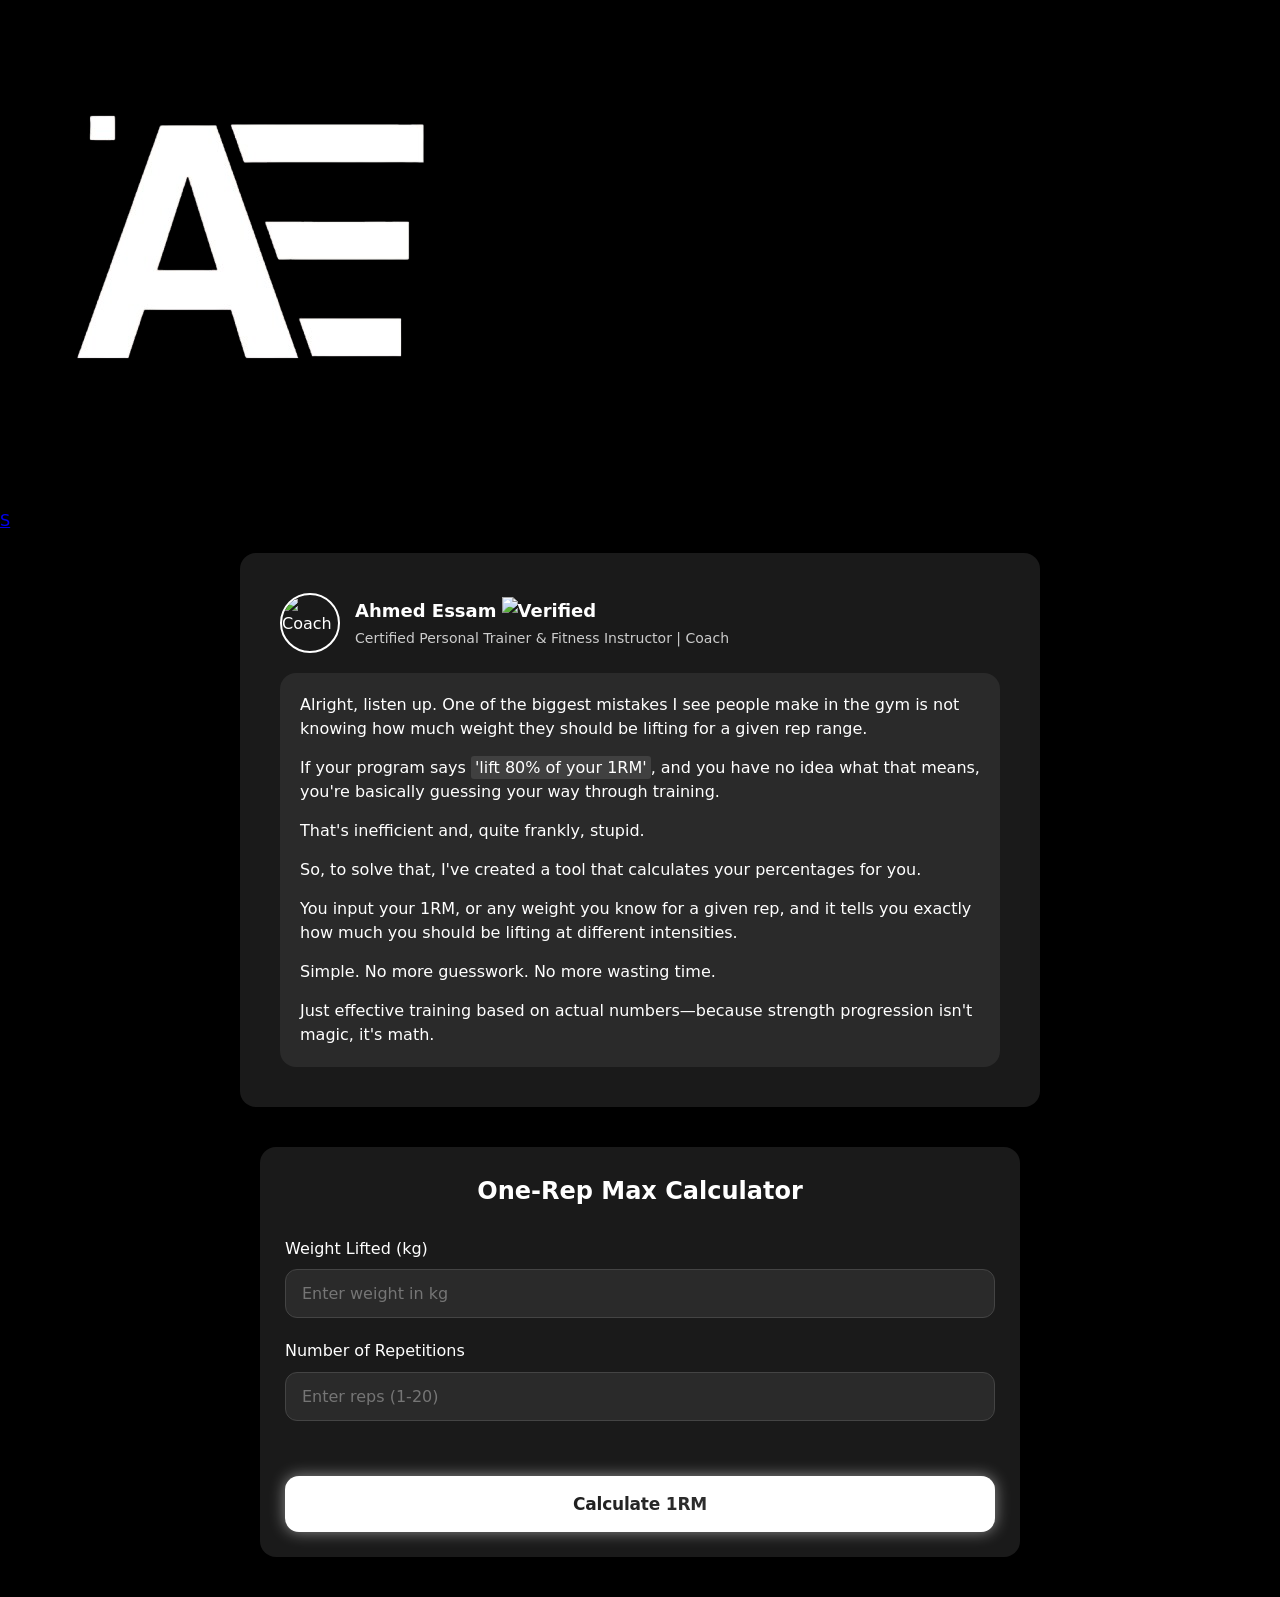
==== commit 48f811fe: "Update index.html" ====
--- a/index.html
+++ b/index.html
@@ -1 +1 @@
-<!DOCTYPE html><html lang="en"><head><meta charset="UTF-8"><meta name="viewport" content="width=device-width,initial-scale=1"><title>One-Rep Max Calculator</title><link rel="apple-touch-icon" sizes="180x180" href="apple-touch-icon.png"><link rel="icon" type="image/png" sizes="96x96" href="favicon-96x96.png"><link rel="icon" type="image/png" sizes="192x192" href="web-app-manifest-192x192.png"><link rel="icon" type="image/png" sizes="512x512" href="web-app-manifest-512x512.png"><link rel="stylesheet" href="./style.css"><html lang="en"><head><meta charset="UTF-8"><meta name="viewport" content="width=device-width, initial-scale=1.0"><link rel="stylesheet" href="https://cdnjs.cloudflare.com/ajax/libs/font-awesome/6.4.0/css/all.min.css"><!-- Google Fonts --><link href="https://fonts.googleapis.com/css2?family=Poppins:wght@300;400;500;600;700&display=swap" rel="stylesheet"><link rel="stylesheet" href="styles.css"></head><header class="header"><div class="container mx-auto px-4 py-4 flex justify-between items-center"><div class="flex items-center"><a href="https://wa.me/message/FHKPMFOI4WYPD1" class="text-white hover:text-gray-400"><img src="assets/Ahmed-logo-preview (1).png" alt="Ahmed Essam" class="h-12"></a><nav class="flex space-x-4"><a href="https://wa.me/message/FHKPMFOI4WYPD1" class="text-white hover:text-gray-400">Support</a></nav></div></header><body><link rel="apple-touch-icon" sizes="180x180" href="apple-touch-icon.png"><link rel="icon" type="image/png" sizes="96x96" href="favicon-96x96.png"><link rel="icon" type="image/png" sizes="192x192" href="web-app-manifest-192x192.png"><link rel="icon" type="image/png" sizes="512x512" href="web-app-manifest-512x512.png"><link rel="stylesheet" href="style.min.css"><meta name="author" content="Ahmed Essam"><meta name="copyright" content="© 2025 Ahmed Essam. All rights reserved."></head><body><!-- Protected by copyright © 2025 Ahmed Essam --><section class="intro-section"><div class="coach-container" id="coachContainer"><div class="coach-header"><img src="https://i.postimg.cc/ryHmDDkM/20250116_092914_0000.png" alt="Coach" class="coach-avatar" id="coachAvatar"><div class="coach-info"><div class="coach-title">Ahmed Essam <span class="verified-badge"><img src="https://i.postimg.cc/HsF4yRvx/image__3_-removebg-preview.png" alt="Verified"></span></div><div class="coach-subtitle">Certified Personal Trainer & Fitness Instructor | Coach</div></div></div><div class="coach-message" id="coachMessage"><p>Alright, listen up. One of the biggest mistakes I see people make in the gym is not knowing how much weight they should be lifting for a given rep range.</p><p>If your program says <span class="highlight">'lift 80% of your 1RM'</span>, and you have no idea what that means, you're basically guessing your way through training.</p><p>That's inefficient and, quite frankly, stupid.</p><p>So, to solve that, I've created a tool that calculates your percentages for you.</p><p>You input your 1RM, or any weight you know for a given rep, and it tells you exactly how much you should be lifting at different intensities.</p><p>Simple. No more guesswork. No more wasting time.</p><p>Just effective training based on actual numbers—because strength progression isn't magic, it's math.</p></div></div></section><section class="calculator-section"><div class="calculator-container"><h1 class="calculator-title">One-Rep Max Calculator</h1><form id="calculator-form"><div class="input-group"><label for="weight" class="input-label">Weight Lifted (kg)</label><input type="number" id="weight" class="input-field" placeholder="Enter weight in kg" min="1" max="500" required></div><div class="input-group"><label for="reps" class="input-label">Number of Repetitions</label><input type="number" id="reps" class="input-field" placeholder="Enter reps (1-20)" min="1" max="20" required></div><div id="error-container"></div><button type="submit" id="calculate-btn" class="calculate-btn">Calculate 1RM</button></form><div id="results-container"></div></div></section><script src="functions/main.min.js"></script></body></html>
+<!DOCTYPE html><html lang="en"><head><meta charset="UTF-8"><meta name="viewport" content="width=device-width,initial-scale=1"><title>One-Rep Max Calculator</title><link rel="apple-touch-icon" sizes="180x180" href="assets/apple-touch-icon.png"><link rel="icon" type="image/png" sizes="96x96" href="assets/favicon-96x96.png"><link rel="icon" type="image/png" sizes="192x192" href="assets/web-app-manifest-192x192.png"><link rel="icon" type="image/png" sizes="512x512" href="assets/web-app-manifest-512x512.png"><link rel="stylesheet" href="./style.css"><html lang="en"><head><meta charset="UTF-8"><meta name="viewport" content="width=device-width, initial-scale=1.0"><link rel="stylesheet" href="https://cdnjs.cloudflare.com/ajax/libs/font-awesome/6.4.0/css/all.min.css"><!-- Google Fonts --><link href="https://fonts.googleapis.com/css2?family=Poppins:wght@300;400;500;600;700&display=swap" rel="stylesheet"><link rel="stylesheet" href="styles.css"></head><header class="h"><div class="c mx-auto p4 py4 f jsb ai-c m50"> <div class="l"> <a href="https://wa.me/c/201016529763" class="twh htgw"><img src="assets/Ahmed-logo-preview (1).png" alt="Ahmed Essam" class="h12"></a></div> <nav class="f s-x4"> <a href="https://wa.me/message/FHKPMFOI4WYPD1" class="twh htgw">S</a></nav></div></header><body><link rel="apple-touch-icon" sizes="180x180" href="apple-touch-icon.png"><link rel="icon" type="image/png" sizes="96x96" href="favicon-96x96.png"><link rel="icon" type="image/png" sizes="192x192" href="web-app-manifest-192x192.png"><link rel="icon" type="image/png" sizes="512x512" href="web-app-manifest-512x512.png"><link rel="stylesheet" href="style.min.css"><meta name="author" content="Ahmed Essam"><meta name="copyright" content="© 2025 Ahmed Essam. All rights reserved."></head><body><!-- Protected by copyright © 2025 Ahmed Essam --><section class="intro-section"><div class="coach-container" id="coachContainer"><div class="coach-header"><img src="https://i.postimg.cc/ryHmDDkM/20250116_092914_0000.png" alt="Coach" class="coach-avatar" id="coachAvatar"><div class="coach-info"><div class="coach-title">Ahmed Essam <span class="verified-badge"><img src="https://i.postimg.cc/HsF4yRvx/image__3_-removebg-preview.png" alt="Verified"></span></div><div class="coach-subtitle">Certified Personal Trainer & Fitness Instructor | Coach</div></div></div><div class="coach-message" id="coachMessage"><p>Alright, listen up. One of the biggest mistakes I see people make in the gym is not knowing how much weight they should be lifting for a given rep range.</p><p>If your program says <span class="highlight">'lift 80% of your 1RM'</span>, and you have no idea what that means, you're basically guessing your way through training.</p><p>That's inefficient and, quite frankly, stupid.</p><p>So, to solve that, I've created a tool that calculates your percentages for you.</p><p>You input your 1RM, or any weight you know for a given rep, and it tells you exactly how much you should be lifting at different intensities.</p><p>Simple. No more guesswork. No more wasting time.</p><p>Just effective training based on actual numbers—because strength progression isn't magic, it's math.</p></div></div></section><section class="calculator-section"><div class="calculator-container"><h1 class="calculator-title">One-Rep Max Calculator</h1><form id="calculator-form"><div class="input-group"><label for="weight" class="input-label">Weight Lifted (kg)</label><input type="number" id="weight" class="input-field" placeholder="Enter weight in kg" min="1" max="500" required></div><div class="input-group"><label for="reps" class="input-label">Number of Repetitions</label><input type="number" id="reps" class="input-field" placeholder="Enter reps (1-20)" min="1" max="20" required></div><div id="error-container"></div><button type="submit" id="calculate-btn" class="calculate-btn">Calculate 1RM</button></form><div id="results-container"></div></div></section><script src="functions/main.min.js"></script></body></html>
--- a/style.min.css
+++ b/style.min.css
@@ -1,2 +1,2 @@
 /* One-Rep Max Calculator © 2025 Ahmed Essam. All rights reserved. */
-*{box-sizing:border-box;margin:0;padding:0;font-family:-apple-system,BlinkMacSystemFont,'SF Pro Display',system-ui,Roboto,Oxygen,Ubuntu,Cantarell,'Open Sans','Helvetica Neue',sans-serif}.header{mirgan-top:50px;}.header .container{max-width:1200px;margin:0 auto;padding:0 1rem;display:flex;justify-content:space-between;align-items:center}.header img{height:3rem;transition:transform 0.3s ease}.header img:hover{transform:scale(1.05)}.header nav a{text-decoration:none;font-size:1rem;color:#fff;transition:color 0.3s ease}.header nav a:hover{color:#778da9}@media (max-width:768px){.header .container{flex-direction:column;align-items:flex-start}.header img{margin-bottom:1rem}}body{background-color:#000;color:#fff;line-height:1.6;opacity:0;animation:fadeIn 0.6s cubic-bezier(0.22,1,0.36,1) forwards}@keyframes fadeIn{from{opacity:0}to{opacity:1}}section{padding:20px;animation:slideUp 0.8s cubic-bezier(0.22,1,0.36,1) 0.2s both}.intro-section{background-color:#1a1a1a;border-radius:16px;margin:20px auto;max-width:800px;box-shadow:0 12px 28px rgba(0,0,0,0.3)}.coach-container{padding:20px}.coach-header{display:flex;align-items:center;margin-bottom:20px;gap:15px;flex-wrap:wrap}.coach-avatar{width:60px;height:60px;border-radius:50%;object-fit:cover;border:2px solid #fff}.coach-info{flex:1;min-width:200px}.coach-title{font-size:18px;font-weight:700;display:flex;align-items:center;gap:5px;color:#fff}.verified-badge img{width:20px;height:20px}.coach-subtitle{font-size:14px;color:#ccc;margin-top:2px}.coach-message{background-color:#2a2a2a;border-radius:16px;padding:20px;font-size:16px;line-height:1.5;color:#fff}.coach-message p{margin-bottom:15px}.coach-message p:last-child{margin-bottom:0}.highlight{background-color:rgba(255,255,255,0.1);padding:2px 4px;border-radius:3px;font-weight:500}.calculator-section{margin:20px auto;max-width:800px}.calculator-container{background-color:#1a1a1a;border-radius:16px;padding:25px;box-shadow:0 12px 28px rgba(0,0,0,0.3)}.calculator-title{font-size:24px;font-weight:700;margin-bottom:25px;text-align:center;color:#fff}.input-group{margin-bottom:20px}.input-label{display:block;margin-bottom:8px;font-weight:500;color:#fff}.input-field{width:100%;padding:14px 16px;border:1px solid #444;border-radius:12px;font-size:16px;transition:all 0.3s;background-color:#2a2a2a;color:#fff}.input-field:focus{outline:0;border-color:#fff;box-shadow:0 0 0 3px rgba(255,255,255,0.1)}.calculate-btn{background-color:#fff;color:#000;border:none;border-radius:12px;padding:16px 20px;font-size:16px;font-weight:600;width:100%;cursor:pointer;transition:all 0.3s cubic-bezier(0.22,1,0.36,1)}.calculate-btn{background-color:#fff;color:#000;border:none;border-radius:14px;padding:clamp(14px,3vw,18px);font-size:clamp(15px,2vw,17px);font-weight:700;width:100%;cursor:pointer;transition:all 0.4s cubic-bezier(0.22,1,0.36,1);position:relative;overflow:hidden;letter-spacing:-0.2px;box-shadow:0 0 15px rgba(255,255,255,0.5)}.calculate-btn:hover{transform:scale(1.05);box-shadow:0 0 20px rgba(255,255,255,0.7)}.calculate-btn:active{transform:scale(0.95)}.calculate-btn::after{content:'';position:absolute;top:0;left:0;width:100%;height:100%;background:linear-gradient(90deg,rgba(255,255,255,0),rgba(255,255,255,0.3),rgba(255,255,255,0));background-size:200% 100%;animation:shine 1.5s infinite}#error-container{color:#ff453a;margin-bottom:15px;font-size:14px;font-weight:500;height:20px;opacity:0;transition:opacity 0.3s}.show-error{opacity:1!important}#results-container{max-height:0;overflow:hidden;transition:max-height 0.6s cubic-bezier(0.22,1,0.36,1)}.show-results{max-height:1000px!important}.results-header{text-align:center;margin-bottom:20px;padding-top:20px}.one-rm-value{font-size:36px;font-weight:700;color:#fff;margin-top:10px}.percentage-table{margin-bottom:20px}.percentage-table table{width:100%;border-collapse:collapse}.percentage-table th,.percentage-table td{padding:14px;text-align:center;border-bottom:1px solid #444;color:#fff}.percentage-table th{background-color:#2a2a2a;font-weight:600}.percentage-table tr:nth-child(even){background-color:#1f1f1f}.results-footer{color:#999;font-size:14px;text-align:center;margin-top:20px}.copyright{color:#666;font-size:12px;text-align:center;margin-top:10px}@media (max-width:640px){.intro-section,.calculator-container{margin:10px;border-radius:12px}.coach-header{flex-direction:column;align-items:center;text-align:center;gap:12px;margin-bottom:15px}.coach-avatar{width:72px;height:72px;margin-bottom:8px}.coach-info{flex:0 0 100%;text-align:center}.coach-title{justify-content:center}.coach-subtitle{text-align:center;margin-top:4px}.coach-message{padding:16px;font-size:15px;line-height:1.5}.calculator-title{font-size:20px;margin-bottom:20px}.input-field,.calculate-btn{padding:12px 14px}.one-rm-value{font-size:28px}.percentage-table th,.percentage-table td{padding:10px 8px;font-size:14px}}@media (max-width:400px){.coach-container{padding:16px}.coach-message{padding:12px;font-size:14px}.calculator-container{padding:16px}.input-field,.calculate-btn{padding:10px 12px;font-size:15px}.percentage-table th,.percentage-table td{padding:8px 6px;font-size:13px}}
+*{box-sizing:border-box;margin:0;padding:0;font-family:-apple-system,BlinkMacSystemFont,'SF Pro Display',system-ui,Roboto,Oxygen,Ubuntu,Cantarell,'Open Sans','Helvetica Neue',sans-serif}.header{}.header .container{max-width:1200px;margin:0 auto;padding:0 1rem;display:flex;justify-content:space-between;align-items:center}.header img{height:3rem;transition:transform 0.3s ease}.header img:hover{transform:scale(1.05)}.header nav a{text-decoration:none;font-size:1rem;color:#fff;transition:color 0.3s ease}.header nav a:hover{color:#778da9}@media (max-width:768px){.header .container{flex-direction:column;align-items:flex-start}.header img{margin-bottom:1rem}}body{background-color:#000;color:#fff;line-height:1.6;opacity:0;animation:fadeIn 0.6s cubic-bezier(0.22,1,0.36,1) forwards}@keyframes fadeIn{from{opacity:0}to{opacity:1}}section{padding:20px;animation:slideUp 0.8s cubic-bezier(0.22,1,0.36,1) 0.2s both}.intro-section{background-color:#1a1a1a;border-radius:16px;margin:20px auto;max-width:800px;box-shadow:0 12px 28px rgba(0,0,0,0.3)}.coach-container{padding:20px}.coach-header{display:flex;align-items:center;margin-bottom:20px;gap:15px;flex-wrap:wrap}.coach-avatar{width:60px;height:60px;border-radius:50%;object-fit:cover;border:2px solid #fff}.coach-info{flex:1;min-width:200px}.coach-title{font-size:18px;font-weight:700;display:flex;align-items:center;gap:5px;color:#fff}.verified-badge img{width:20px;height:20px}.coach-subtitle{font-size:14px;color:#ccc;margin-top:2px}.coach-message{background-color:#2a2a2a;border-radius:16px;padding:20px;font-size:16px;line-height:1.5;color:#fff}.coach-message p{margin-bottom:15px}.coach-message p:last-child{margin-bottom:0}.highlight{background-color:rgba(255,255,255,0.1);padding:2px 4px;border-radius:3px;font-weight:500}.calculator-section{margin:20px auto;max-width:800px}.calculator-container{background-color:#1a1a1a;border-radius:16px;padding:25px;box-shadow:0 12px 28px rgba(0,0,0,0.3)}.calculator-title{font-size:24px;font-weight:700;margin-bottom:25px;text-align:center;color:#fff}.input-group{margin-bottom:20px}.input-label{display:block;margin-bottom:8px;font-weight:500;color:#fff}.input-field{width:100%;padding:14px 16px;border:1px solid #444;border-radius:12px;font-size:16px;transition:all 0.3s;background-color:#2a2a2a;color:#fff}.input-field:focus{outline:0;border-color:#fff;box-shadow:0 0 0 3px rgba(255,255,255,0.1)}.calculate-btn{background-color:#fff;color:#000;border:none;border-radius:12px;padding:16px 20px;font-size:16px;font-weight:600;width:100%;cursor:pointer;transition:all 0.3s cubic-bezier(0.22,1,0.36,1)}.calculate-btn{background-color:#fff;color:#000;border:none;border-radius:14px;padding:clamp(14px,3vw,18px);font-size:clamp(15px,2vw,17px);font-weight:700;width:100%;cursor:pointer;transition:all 0.4s cubic-bezier(0.22,1,0.36,1);position:relative;overflow:hidden;letter-spacing:-0.2px;box-shadow:0 0 15px rgba(255,255,255,0.5)}.calculate-btn:hover{transform:scale(1.05);box-shadow:0 0 20px rgba(255,255,255,0.7)}.calculate-btn:active{transform:scale(0.95)}.calculate-btn::after{content:'';position:absolute;top:0;left:0;width:100%;height:100%;background:linear-gradient(90deg,rgba(255,255,255,0),rgba(255,255,255,0.3),rgba(255,255,255,0));background-size:200% 100%;animation:shine 1.5s infinite}#error-container{color:#ff453a;margin-bottom:15px;font-size:14px;font-weight:500;height:20px;opacity:0;transition:opacity 0.3s}.show-error{opacity:1!important}#results-container{max-height:0;overflow:hidden;transition:max-height 0.6s cubic-bezier(0.22,1,0.36,1)}.show-results{max-height:1000px!important}.results-header{text-align:center;margin-bottom:20px;padding-top:20px}.one-rm-value{font-size:36px;font-weight:700;color:#fff;margin-top:10px}.percentage-table{margin-bottom:20px}.percentage-table table{width:100%;border-collapse:collapse}.percentage-table th,.percentage-table td{padding:14px;text-align:center;border-bottom:1px solid #444;color:#fff}.percentage-table th{background-color:#2a2a2a;font-weight:600}.percentage-table tr:nth-child(even){background-color:#1f1f1f}.results-footer{color:#999;font-size:14px;text-align:center;margin-top:20px}.copyright{color:#666;font-size:12px;text-align:center;margin-top:10px}@media (max-width:640px){.intro-section,.calculator-container{margin:10px;border-radius:12px}.coach-header{flex-direction:column;align-items:center;text-align:center;gap:12px;margin-bottom:15px}.coach-avatar{width:72px;height:72px;margin-bottom:8px}.coach-info{flex:0 0 100%;text-align:center}.coach-title{justify-content:center}.coach-subtitle{text-align:center;margin-top:4px}.coach-message{padding:16px;font-size:15px;line-height:1.5}.calculator-title{font-size:20px;margin-bottom:20px}.input-field,.calculate-btn{padding:12px 14px}.one-rm-value{font-size:28px}.percentage-table th,.percentage-table td{padding:10px 8px;font-size:14px}}@media (max-width:400px){.coach-container{padding:16px}.coach-message{padding:12px;font-size:14px}.calculator-container{padding:16px}.input-field,.calculate-btn{padding:10px 12px;font-size:15px}.percentage-table th,.percentage-table td{padding:8px 6px;font-size:13px}}
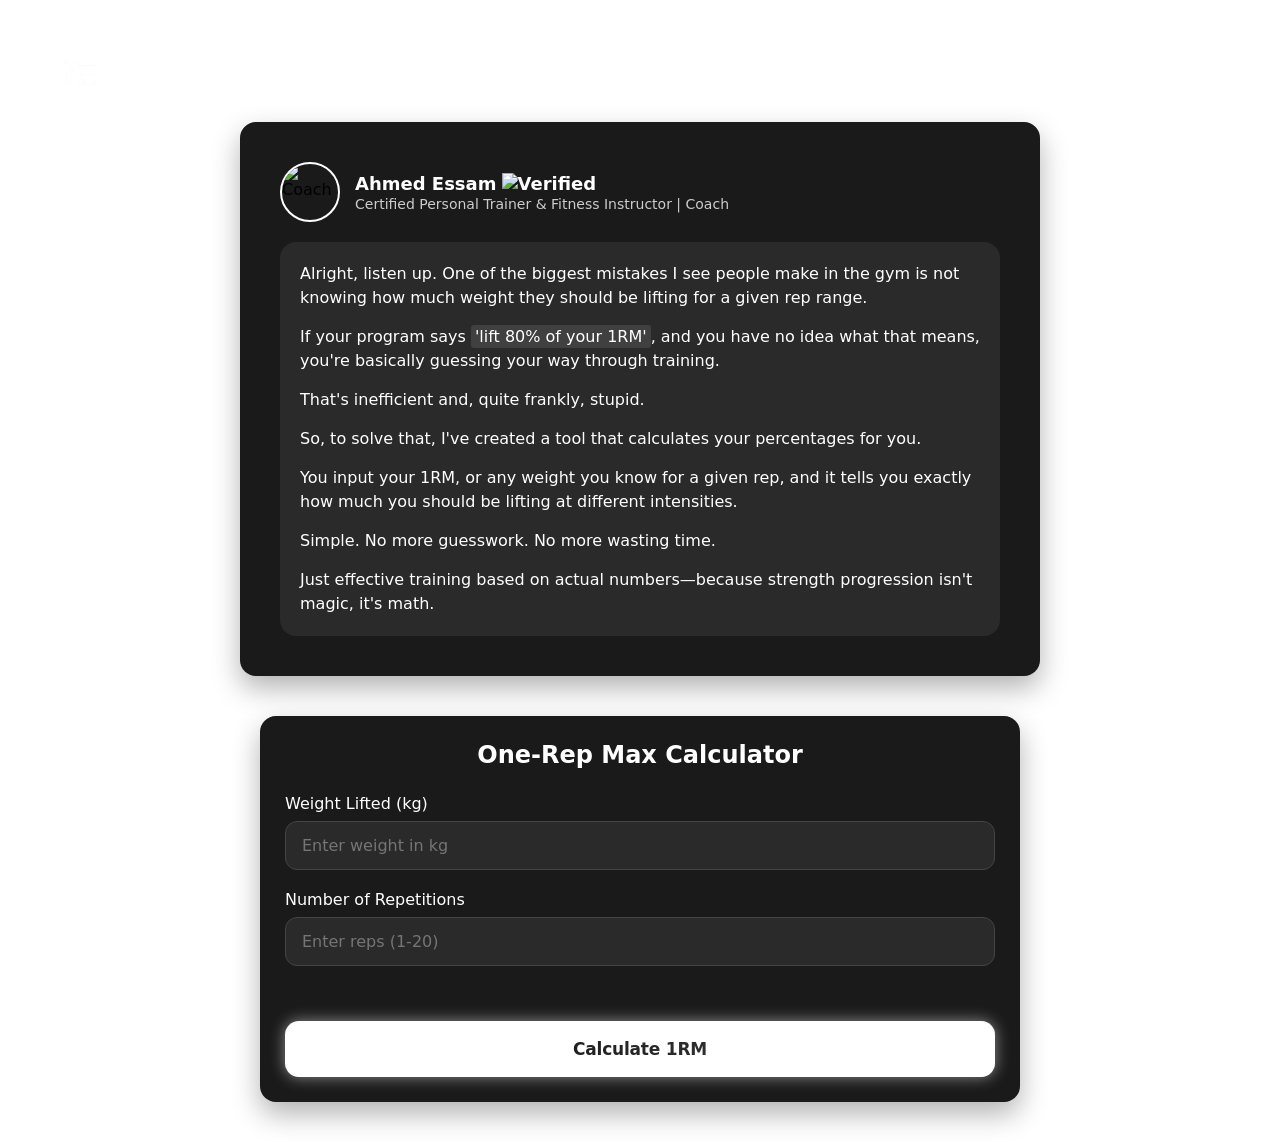
==== commit acfa9011: "Update index.html" ====
--- a/index.html
+++ b/index.html
@@ -1 +1 @@
-<!DOCTYPE html><html lang="en"><head><meta charset="UTF-8"><meta name="viewport" content="width=device-width,initial-scale=1"><title>One-Rep Max Calculator</title><link rel="apple-touch-icon" sizes="180x180" href="assets/apple-touch-icon.png"><link rel="icon" type="image/png" sizes="96x96" href="assets/favicon-96x96.png"><link rel="icon" type="image/png" sizes="192x192" href="assets/web-app-manifest-192x192.png"><link rel="icon" type="image/png" sizes="512x512" href="assets/web-app-manifest-512x512.png"><link rel="stylesheet" href="./style.css"><html lang="en"><head><meta charset="UTF-8"><meta name="viewport" content="width=device-width, initial-scale=1.0"><link rel="stylesheet" href="https://cdnjs.cloudflare.com/ajax/libs/font-awesome/6.4.0/css/all.min.css"><!-- Google Fonts --><link href="https://fonts.googleapis.com/css2?family=Poppins:wght@300;400;500;600;700&display=swap" rel="stylesheet"><link rel="stylesheet" href="styles.css"></head><header class="h"><div class="c mx-auto p4 py4 f jsb ai-c m50"> <div class="l"> <a href="https://wa.me/c/201016529763" class="twh htgw"><img src="assets/Ahmed-logo-preview (1).png" alt="Ahmed Essam" class="h12"></a></div> <nav class="f s-x4"> <a href="https://wa.me/message/FHKPMFOI4WYPD1" class="twh htgw">S</a></nav></div></header><body><link rel="apple-touch-icon" sizes="180x180" href="apple-touch-icon.png"><link rel="icon" type="image/png" sizes="96x96" href="favicon-96x96.png"><link rel="icon" type="image/png" sizes="192x192" href="web-app-manifest-192x192.png"><link rel="icon" type="image/png" sizes="512x512" href="web-app-manifest-512x512.png"><link rel="stylesheet" href="style.min.css"><meta name="author" content="Ahmed Essam"><meta name="copyright" content="© 2025 Ahmed Essam. All rights reserved."></head><body><!-- Protected by copyright © 2025 Ahmed Essam --><section class="intro-section"><div class="coach-container" id="coachContainer"><div class="coach-header"><img src="https://i.postimg.cc/ryHmDDkM/20250116_092914_0000.png" alt="Coach" class="coach-avatar" id="coachAvatar"><div class="coach-info"><div class="coach-title">Ahmed Essam <span class="verified-badge"><img src="https://i.postimg.cc/HsF4yRvx/image__3_-removebg-preview.png" alt="Verified"></span></div><div class="coach-subtitle">Certified Personal Trainer & Fitness Instructor | Coach</div></div></div><div class="coach-message" id="coachMessage"><p>Alright, listen up. One of the biggest mistakes I see people make in the gym is not knowing how much weight they should be lifting for a given rep range.</p><p>If your program says <span class="highlight">'lift 80% of your 1RM'</span>, and you have no idea what that means, you're basically guessing your way through training.</p><p>That's inefficient and, quite frankly, stupid.</p><p>So, to solve that, I've created a tool that calculates your percentages for you.</p><p>You input your 1RM, or any weight you know for a given rep, and it tells you exactly how much you should be lifting at different intensities.</p><p>Simple. No more guesswork. No more wasting time.</p><p>Just effective training based on actual numbers—because strength progression isn't magic, it's math.</p></div></div></section><section class="calculator-section"><div class="calculator-container"><h1 class="calculator-title">One-Rep Max Calculator</h1><form id="calculator-form"><div class="input-group"><label for="weight" class="input-label">Weight Lifted (kg)</label><input type="number" id="weight" class="input-field" placeholder="Enter weight in kg" min="1" max="500" required></div><div class="input-group"><label for="reps" class="input-label">Number of Repetitions</label><input type="number" id="reps" class="input-field" placeholder="Enter reps (1-20)" min="1" max="20" required></div><div id="error-container"></div><button type="submit" id="calculate-btn" class="calculate-btn">Calculate 1RM</button></form><div id="results-container"></div></div></section><script src="functions/main.min.js"></script></body></html>
+<!DOCTYPE html><html lang="en"><head><meta charset="UTF-8"><meta name="viewport" content="width=device-width,initial-scale=1"><title>One-Rep Max Calculator</title><link rel="apple-touch-icon" sizes="180x180" href="assets/apple-touch-icon.png"><link rel="icon" type="image/png" sizes="96x96" href="assets/favicon-96x96.png"><link rel="icon" type="image/png" sizes="192x192" href="assets/web-app-manifest-192x192.png"><link rel="icon" type="image/png" sizes="512x512" href="assets/web-app-manifest-512x512.png"><link rel="stylesheet" href="./style.css"><html lang="en"><head><meta charset="UTF-8"><meta name="viewport" content="width=device-width, initial-scale=1.0"><link rel="stylesheet" href="https://cdnjs.cloudflare.com/ajax/libs/font-awesome/6.4.0/css/all.min.css"><!-- Google Fonts --><link href="https://fonts.googleapis.com/css2?family=Poppins:wght@300;400;500;600;700&display=swap" rel="stylesheet"><link rel="stylesheet" href="styles.min.css"></head><header class="h"><div class="c mx-auto p4 py4 f jsb ai-c m50"> <div class="l"> <a href="https://wa.me/c/201016529763" class="twh htgw"><img src="assets/Ahmed-logo-preview (1).png" alt="Ahmed Essam" class="h12"></a></div> <nav class="f s-x4"> <a href="https://wa.me/message/FHKPMFOI4WYPD1" class="twh htgw">S</a></nav></div></header><body><link rel="apple-touch-icon" sizes="180x180" href="apple-touch-icon.png"><link rel="icon" type="image/png" sizes="96x96" href="favicon-96x96.png"><link rel="icon" type="image/png" sizes="192x192" href="web-app-manifest-192x192.png"><link rel="icon" type="image/png" sizes="512x512" href="web-app-manifest-512x512.png"><link rel="stylesheet" href="style.min.css"><meta name="author" content="Ahmed Essam"><meta name="copyright" content="© 2025 Ahmed Essam. All rights reserved."></head><body><!-- Protected by copyright © 2025 Ahmed Essam --><section class="intro-section"><div class="coach-container" id="coachContainer"><div class="coach-header"><img src="https://i.postimg.cc/ryHmDDkM/20250116_092914_0000.png" alt="Coach" class="coach-avatar" id="coachAvatar"><div class="coach-info"><div class="coach-title">Ahmed Essam <span class="verified-badge"><img src="https://i.postimg.cc/HsF4yRvx/image__3_-removebg-preview.png" alt="Verified"></span></div><div class="coach-subtitle">Certified Personal Trainer & Fitness Instructor | Coach</div></div></div><div class="coach-message" id="coachMessage"><p>Alright, listen up. One of the biggest mistakes I see people make in the gym is not knowing how much weight they should be lifting for a given rep range.</p><p>If your program says <span class="highlight">'lift 80% of your 1RM'</span>, and you have no idea what that means, you're basically guessing your way through training.</p><p>That's inefficient and, quite frankly, stupid.</p><p>So, to solve that, I've created a tool that calculates your percentages for you.</p><p>You input your 1RM, or any weight you know for a given rep, and it tells you exactly how much you should be lifting at different intensities.</p><p>Simple. No more guesswork. No more wasting time.</p><p>Just effective training based on actual numbers—because strength progression isn't magic, it's math.</p></div></div></section><section class="calculator-section"><div class="calculator-container"><h1 class="calculator-title">One-Rep Max Calculator</h1><form id="calculator-form"><div class="input-group"><label for="weight" class="input-label">Weight Lifted (kg)</label><input type="number" id="weight" class="input-field" placeholder="Enter weight in kg" min="1" max="500" required></div><div class="input-group"><label for="reps" class="input-label">Number of Repetitions</label><input type="number" id="reps" class="input-field" placeholder="Enter reps (1-20)" min="1" max="20" required></div><div id="error-container"></div><button type="submit" id="calculate-btn" class="calculate-btn">Calculate 1RM</button></form><div id="results-container"></div></div></section><script src="functions/main.min.js"></script></body></html>
--- a/style.min.css
+++ b/style.min.css
@@ -1,2 +1,2 @@
 /* One-Rep Max Calculator © 2025 Ahmed Essam. All rights reserved. */
-*{box-sizing:border-box;margin:0;padding:0;font-family:-apple-system,BlinkMacSystemFont,'SF Pro Display',system-ui,Roboto,Oxygen,Ubuntu,Cantarell,'Open Sans','Helvetica Neue',sans-serif}.header{}.header .container{max-width:1200px;margin:0 auto;padding:0 1rem;display:flex;justify-content:space-between;align-items:center}.header img{height:3rem;transition:transform 0.3s ease}.header img:hover{transform:scale(1.05)}.header nav a{text-decoration:none;font-size:1rem;color:#fff;transition:color 0.3s ease}.header nav a:hover{color:#778da9}@media (max-width:768px){.header .container{flex-direction:column;align-items:flex-start}.header img{margin-bottom:1rem}}body{background-color:#000;color:#fff;line-height:1.6;opacity:0;animation:fadeIn 0.6s cubic-bezier(0.22,1,0.36,1) forwards}@keyframes fadeIn{from{opacity:0}to{opacity:1}}section{padding:20px;animation:slideUp 0.8s cubic-bezier(0.22,1,0.36,1) 0.2s both}.intro-section{background-color:#1a1a1a;border-radius:16px;margin:20px auto;max-width:800px;box-shadow:0 12px 28px rgba(0,0,0,0.3)}.coach-container{padding:20px}.coach-header{display:flex;align-items:center;margin-bottom:20px;gap:15px;flex-wrap:wrap}.coach-avatar{width:60px;height:60px;border-radius:50%;object-fit:cover;border:2px solid #fff}.coach-info{flex:1;min-width:200px}.coach-title{font-size:18px;font-weight:700;display:flex;align-items:center;gap:5px;color:#fff}.verified-badge img{width:20px;height:20px}.coach-subtitle{font-size:14px;color:#ccc;margin-top:2px}.coach-message{background-color:#2a2a2a;border-radius:16px;padding:20px;font-size:16px;line-height:1.5;color:#fff}.coach-message p{margin-bottom:15px}.coach-message p:last-child{margin-bottom:0}.highlight{background-color:rgba(255,255,255,0.1);padding:2px 4px;border-radius:3px;font-weight:500}.calculator-section{margin:20px auto;max-width:800px}.calculator-container{background-color:#1a1a1a;border-radius:16px;padding:25px;box-shadow:0 12px 28px rgba(0,0,0,0.3)}.calculator-title{font-size:24px;font-weight:700;margin-bottom:25px;text-align:center;color:#fff}.input-group{margin-bottom:20px}.input-label{display:block;margin-bottom:8px;font-weight:500;color:#fff}.input-field{width:100%;padding:14px 16px;border:1px solid #444;border-radius:12px;font-size:16px;transition:all 0.3s;background-color:#2a2a2a;color:#fff}.input-field:focus{outline:0;border-color:#fff;box-shadow:0 0 0 3px rgba(255,255,255,0.1)}.calculate-btn{background-color:#fff;color:#000;border:none;border-radius:12px;padding:16px 20px;font-size:16px;font-weight:600;width:100%;cursor:pointer;transition:all 0.3s cubic-bezier(0.22,1,0.36,1)}.calculate-btn{background-color:#fff;color:#000;border:none;border-radius:14px;padding:clamp(14px,3vw,18px);font-size:clamp(15px,2vw,17px);font-weight:700;width:100%;cursor:pointer;transition:all 0.4s cubic-bezier(0.22,1,0.36,1);position:relative;overflow:hidden;letter-spacing:-0.2px;box-shadow:0 0 15px rgba(255,255,255,0.5)}.calculate-btn:hover{transform:scale(1.05);box-shadow:0 0 20px rgba(255,255,255,0.7)}.calculate-btn:active{transform:scale(0.95)}.calculate-btn::after{content:'';position:absolute;top:0;left:0;width:100%;height:100%;background:linear-gradient(90deg,rgba(255,255,255,0),rgba(255,255,255,0.3),rgba(255,255,255,0));background-size:200% 100%;animation:shine 1.5s infinite}#error-container{color:#ff453a;margin-bottom:15px;font-size:14px;font-weight:500;height:20px;opacity:0;transition:opacity 0.3s}.show-error{opacity:1!important}#results-container{max-height:0;overflow:hidden;transition:max-height 0.6s cubic-bezier(0.22,1,0.36,1)}.show-results{max-height:1000px!important}.results-header{text-align:center;margin-bottom:20px;padding-top:20px}.one-rm-value{font-size:36px;font-weight:700;color:#fff;margin-top:10px}.percentage-table{margin-bottom:20px}.percentage-table table{width:100%;border-collapse:collapse}.percentage-table th,.percentage-table td{padding:14px;text-align:center;border-bottom:1px solid #444;color:#fff}.percentage-table th{background-color:#2a2a2a;font-weight:600}.percentage-table tr:nth-child(even){background-color:#1f1f1f}.results-footer{color:#999;font-size:14px;text-align:center;margin-top:20px}.copyright{color:#666;font-size:12px;text-align:center;margin-top:10px}@media (max-width:640px){.intro-section,.calculator-container{margin:10px;border-radius:12px}.coach-header{flex-direction:column;align-items:center;text-align:center;gap:12px;margin-bottom:15px}.coach-avatar{width:72px;height:72px;margin-bottom:8px}.coach-info{flex:0 0 100%;text-align:center}.coach-title{justify-content:center}.coach-subtitle{text-align:center;margin-top:4px}.coach-message{padding:16px;font-size:15px;line-height:1.5}.calculator-title{font-size:20px;margin-bottom:20px}.input-field,.calculate-btn{padding:12px 14px}.one-rm-value{font-size:28px}.percentage-table th,.percentage-table td{padding:10px 8px;font-size:14px}}@media (max-width:400px){.coach-container{padding:16px}.coach-message{padding:12px;font-size:14px}.calculator-container{padding:16px}.input-field,.calculate-btn{padding:10px 12px;font-size:15px}.percentage-table th,.percentage-table td{padding:8px 6px;font-size:13px}}
+*{box-sizing:border-box;margin:0;padding:0;font-family:-apple-system,BlinkMacSystemFont,'SF Pro Display',system-ui,Roboto,Oxygen,Ubuntu,Cantarell,'Open Sans','Helvetica Neue',sans-serif}.h{}.h .c{max-width:1200px;margin:0 auto;padding:0 1rem;display:flex;justify-content:space-between;align-items:center;margin-top:50px;}.h img{height:3rem;transition:transform 0.3s ease;}.h img:hover{transform:scale(1.05);}.h nav a{text-decoration:none;font-size:1rem;color:#fff;transition:color 0.3s ease;}.h nav a:hover{color:#778da9;}.h .l{display:flex;align-items:center;justify-content:center;}@media (max-width:768px){.h .c{flex-direction:column;align-items:flex-start}.h img{margin-bottom:1rem;}}section{padding:20px;animation:slideUp 0.8s cubic-bezier(0.22,1,0.36,1) 0.2s both}.intro-section{background-color:#1a1a1a;border-radius:16px;margin:20px auto;max-width:800px;box-shadow:0 12px 28px rgba(0,0,0,0.3)}.coach-container{padding:20px}.coach-header{display:flex;align-items:center;margin-bottom:20px;gap:15px;flex-wrap:wrap}.coach-avatar{width:60px;height:60px;border-radius:50%;object-fit:cover;border:2px solid #fff}.coach-info{flex:1;min-width:200px}.coach-title{font-size:18px;font-weight:700;display:flex;align-items:center;gap:5px;color:#fff}.verified-badge img{width:20px;height:20px}.coach-subtitle{font-size:14px;color:#ccc;margin-top:2px}.coach-message{background-color:#2a2a2a;border-radius:16px;padding:20px;font-size:16px;line-height:1.5;color:#fff}.coach-message p{margin-bottom:15px}.coach-message p:last-child{margin-bottom:0}.highlight{background-color:rgba(255,255,255,0.1);padding:2px 4px;border-radius:3px;font-weight:500}.calculator-section{margin:20px auto;max-width:800px}.calculator-container{background-color:#1a1a1a;border-radius:16px;padding:25px;box-shadow:0 12px 28px rgba(0,0,0,0.3)}.calculator-title{font-size:24px;font-weight:700;margin-bottom:25px;text-align:center;color:#fff}.input-group{margin-bottom:20px}.input-label{display:block;margin-bottom:8px;font-weight:500;color:#fff}.input-field{width:100%;padding:14px 16px;border:1px solid #444;border-radius:12px;font-size:16px;transition:all 0.3s;background-color:#2a2a2a;color:#fff}.input-field:focus{outline:0;border-color:#fff;box-shadow:0 0 0 3px rgba(255,255,255,0.1)}.calculate-btn{background-color:#fff;color:#000;border:none;border-radius:12px;padding:16px 20px;font-size:16px;font-weight:600;width:100%;cursor:pointer;transition:all 0.3s cubic-bezier(0.22,1,0.36,1)}.calculate-btn{background-color:#fff;color:#000;border:none;border-radius:14px;padding:clamp(14px,3vw,18px);font-size:clamp(15px,2vw,17px);font-weight:700;width:100%;cursor:pointer;transition:all 0.4s cubic-bezier(0.22,1,0.36,1);position:relative;overflow:hidden;letter-spacing:-0.2px;box-shadow:0 0 15px rgba(255,255,255,0.5)}.calculate-btn:hover{transform:scale(1.05);box-shadow:0 0 20px rgba(255,255,255,0.7)}.calculate-btn:active{transform:scale(0.95)}.calculate-btn::after{content:'';position:absolute;top:0;left:0;width:100%;height:100%;background:linear-gradient(90deg,rgba(255,255,255,0),rgba(255,255,255,0.3),rgba(255,255,255,0));background-size:200% 100%;animation:shine 1.5s infinite}#error-container{color:#ff453a;margin-bottom:15px;font-size:14px;font-weight:500;height:20px;opacity:0;transition:opacity 0.3s}.show-error{opacity:1!important}#results-container{max-height:0;overflow:hidden;transition:max-height 0.6s cubic-bezier(0.22,1,0.36,1)}.show-results{max-height:1000px!important}.results-header{text-align:center;margin-bottom:20px;padding-top:20px}.one-rm-value{font-size:36px;font-weight:700;color:#fff;margin-top:10px}.percentage-table{margin-bottom:20px}.percentage-table table{width:100%;border-collapse:collapse}.percentage-table th,.percentage-table td{padding:14px;text-align:center;border-bottom:1px solid #444;color:#fff}.percentage-table th{background-color:#2a2a2a;font-weight:600}.percentage-table tr:nth-child(even){background-color:#1f1f1f}.results-footer{color:#999;font-size:14px;text-align:center;margin-top:20px}.copyright{color:#666;font-size:12px;text-align:center;margin-top:10px}@media (max-width:640px){.intro-section,.calculator-container{margin:10px;border-radius:12px}.coach-header{flex-direction:column;align-items:center;text-align:center;gap:12px;margin-bottom:15px}.coach-avatar{width:72px;height:72px;margin-bottom:8px}.coach-info{flex:0 0 100%;text-align:center}.coach-title{justify-content:center}.coach-subtitle{text-align:center;margin-top:4px}.coach-message{padding:16px;font-size:15px;line-height:1.5}.calculator-title{font-size:20px;margin-bottom:20px}.input-field,.calculate-btn{padding:12px 14px}.one-rm-value{font-size:28px}.percentage-table th,.percentage-table td{padding:10px 8px;font-size:14px}}@media (max-width:400px){.coach-container{padding:16px}.coach-message{padding:12px;font-size:14px}.calculator-container{padding:16px}.input-field,.calculate-btn{padding:10px 12px;font-size:15px}.percentage-table th,.percentage-table td{padding:8px 6px;font-size:13px}}
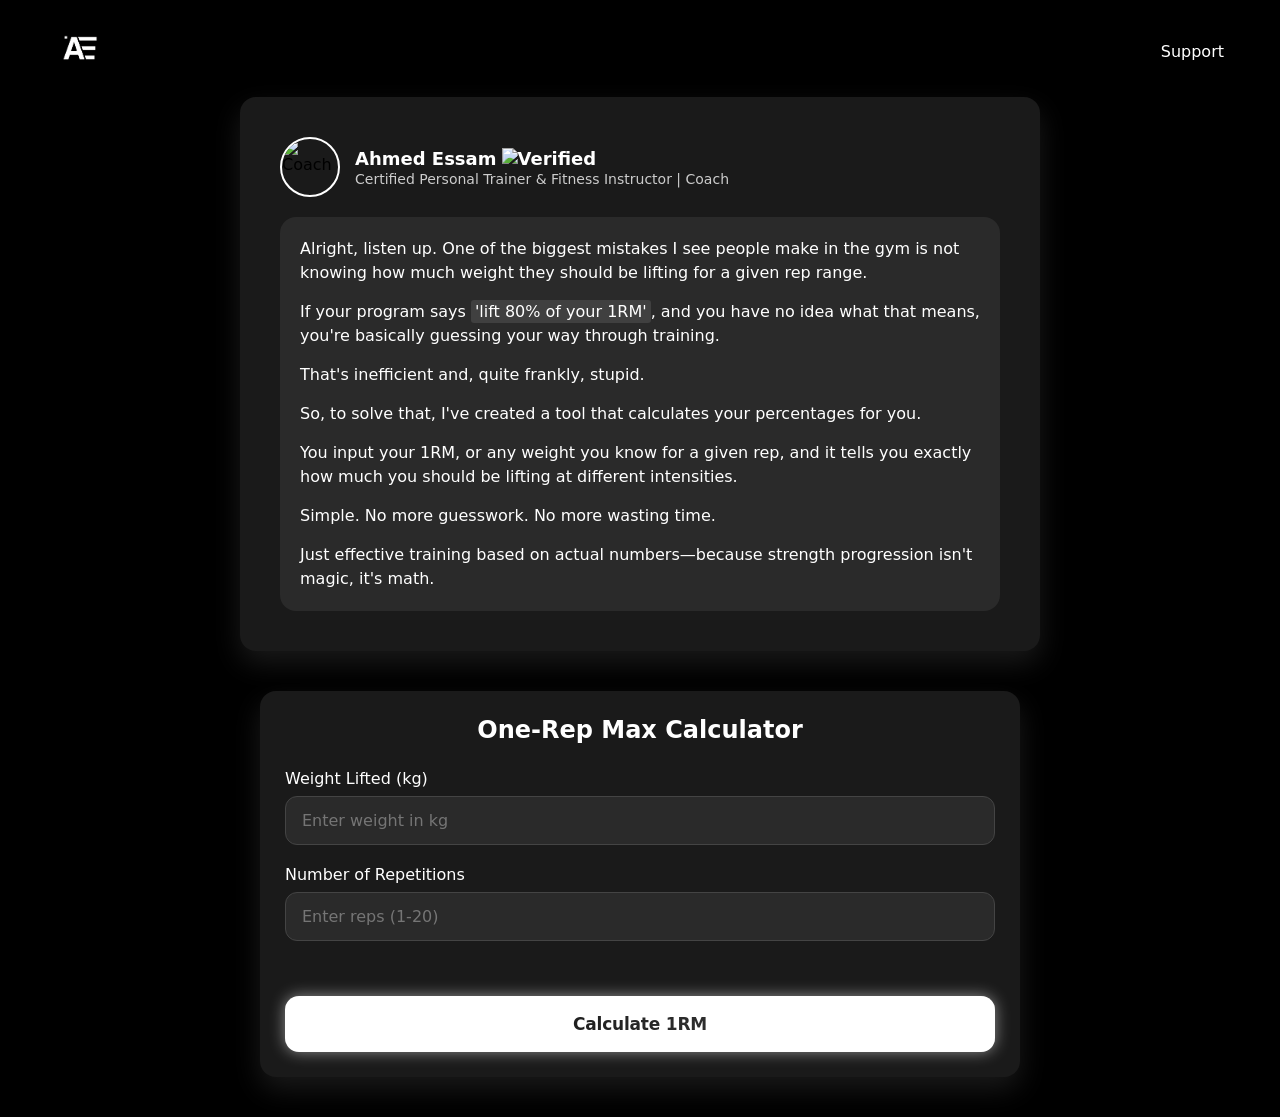
==== commit 82bd9253: "Update index.html" ====
--- a/index.html
+++ b/index.html
@@ -1 +1 @@
-<!DOCTYPE html><html lang="en"><head><meta charset="UTF-8"><meta name="viewport" content="width=device-width,initial-scale=1"><title>One-Rep Max Calculator</title><link rel="apple-touch-icon" sizes="180x180" href="assets/apple-touch-icon.png"><link rel="icon" type="image/png" sizes="96x96" href="assets/favicon-96x96.png"><link rel="icon" type="image/png" sizes="192x192" href="assets/web-app-manifest-192x192.png"><link rel="icon" type="image/png" sizes="512x512" href="assets/web-app-manifest-512x512.png"><link rel="stylesheet" href="./style.css"><html lang="en"><head><meta charset="UTF-8"><meta name="viewport" content="width=device-width, initial-scale=1.0"><link rel="stylesheet" href="https://cdnjs.cloudflare.com/ajax/libs/font-awesome/6.4.0/css/all.min.css"><!-- Google Fonts --><link href="https://fonts.googleapis.com/css2?family=Poppins:wght@300;400;500;600;700&display=swap" rel="stylesheet"><link rel="stylesheet" href="styles.min.css"></head><header class="h"><div class="c mx-auto p4 py4 f jsb ai-c m50"> <div class="l"> <a href="https://wa.me/c/201016529763" class="twh htgw"><img src="assets/Ahmed-logo-preview (1).png" alt="Ahmed Essam" class="h12"></a></div> <nav class="f s-x4"> <a href="https://wa.me/message/FHKPMFOI4WYPD1" class="twh htgw">S</a></nav></div></header><body><link rel="apple-touch-icon" sizes="180x180" href="apple-touch-icon.png"><link rel="icon" type="image/png" sizes="96x96" href="favicon-96x96.png"><link rel="icon" type="image/png" sizes="192x192" href="web-app-manifest-192x192.png"><link rel="icon" type="image/png" sizes="512x512" href="web-app-manifest-512x512.png"><link rel="stylesheet" href="style.min.css"><meta name="author" content="Ahmed Essam"><meta name="copyright" content="© 2025 Ahmed Essam. All rights reserved."></head><body><!-- Protected by copyright © 2025 Ahmed Essam --><section class="intro-section"><div class="coach-container" id="coachContainer"><div class="coach-header"><img src="https://i.postimg.cc/ryHmDDkM/20250116_092914_0000.png" alt="Coach" class="coach-avatar" id="coachAvatar"><div class="coach-info"><div class="coach-title">Ahmed Essam <span class="verified-badge"><img src="https://i.postimg.cc/HsF4yRvx/image__3_-removebg-preview.png" alt="Verified"></span></div><div class="coach-subtitle">Certified Personal Trainer & Fitness Instructor | Coach</div></div></div><div class="coach-message" id="coachMessage"><p>Alright, listen up. One of the biggest mistakes I see people make in the gym is not knowing how much weight they should be lifting for a given rep range.</p><p>If your program says <span class="highlight">'lift 80% of your 1RM'</span>, and you have no idea what that means, you're basically guessing your way through training.</p><p>That's inefficient and, quite frankly, stupid.</p><p>So, to solve that, I've created a tool that calculates your percentages for you.</p><p>You input your 1RM, or any weight you know for a given rep, and it tells you exactly how much you should be lifting at different intensities.</p><p>Simple. No more guesswork. No more wasting time.</p><p>Just effective training based on actual numbers—because strength progression isn't magic, it's math.</p></div></div></section><section class="calculator-section"><div class="calculator-container"><h1 class="calculator-title">One-Rep Max Calculator</h1><form id="calculator-form"><div class="input-group"><label for="weight" class="input-label">Weight Lifted (kg)</label><input type="number" id="weight" class="input-field" placeholder="Enter weight in kg" min="1" max="500" required></div><div class="input-group"><label for="reps" class="input-label">Number of Repetitions</label><input type="number" id="reps" class="input-field" placeholder="Enter reps (1-20)" min="1" max="20" required></div><div id="error-container"></div><button type="submit" id="calculate-btn" class="calculate-btn">Calculate 1RM</button></form><div id="results-container"></div></div></section><script src="functions/main.min.js"></script></body></html>
+<!DOCTYPE html><html lang="en"><head><meta charset="UTF-8"><meta name="viewport" content="width=device-width,initial-scale=1"><title>One-Rep Max Calculator</title><link rel="apple-touch-icon" sizes="180x180" href="assets/apple-touch-icon.png"><link rel="icon" type="image/png" sizes="96x96" href="assets/favicon-96x96.png"><link rel="icon" type="image/png" sizes="192x192" href="assets/web-app-manifest-192x192.png"><link rel="icon" type="image/png" sizes="512x512" href="assets/web-app-manifest-512x512.png"><link rel="stylesheet" href="./style.css"><html lang="en"><head><meta charset="UTF-8"><meta name="viewport" content="width=device-width, initial-scale=1.0"><link rel="stylesheet" href="https://cdnjs.cloudflare.com/ajax/libs/font-awesome/6.4.0/css/all.min.css"><!-- Google Fonts --><link href="https://fonts.googleapis.com/css2?family=Poppins:wght@300;400;500;600;700&display=swap" rel="stylesheet"><link rel="stylesheet" href="styles.min.css"></head><header class="h"><div class="c mx-auto p4 py4 f jsb ai-c m50"> <div class="l"> <a href="https://wa.me/c/201016529763" class="twh htgw"><img src="assets/Ahmed-logo-preview (1).png" alt="Ahmed Essam" class="h12"></a></div> <nav class="f s-x4"> <a href="https://wa.me/message/FHKPMFOI4WYPD1" class="twh htgw">Support</a></nav></div></header><body><link rel="apple-touch-icon" sizes="180x180" href="apple-touch-icon.png"><link rel="icon" type="image/png" sizes="96x96" href="favicon-96x96.png"><link rel="icon" type="image/png" sizes="192x192" href="web-app-manifest-192x192.png"><link rel="icon" type="image/png" sizes="512x512" href="web-app-manifest-512x512.png"><link rel="stylesheet" href="style.min.css"><meta name="author" content="Ahmed Essam"><meta name="copyright" content="© 2025 Ahmed Essam. All rights reserved."></head><body><!-- Protected by copyright © 2025 Ahmed Essam --><section class="intro-section"><div class="coach-container" id="coachContainer"><div class="coach-header"><img src="https://i.postimg.cc/ryHmDDkM/20250116_092914_0000.png" alt="Coach" class="coach-avatar" id="coachAvatar"><div class="coach-info"><div class="coach-title">Ahmed Essam <span class="verified-badge"><img src="https://i.postimg.cc/HsF4yRvx/image__3_-removebg-preview.png" alt="Verified"></span></div><div class="coach-subtitle">Certified Personal Trainer & Fitness Instructor | Coach</div></div></div><div class="coach-message" id="coachMessage"><p>Alright, listen up. One of the biggest mistakes I see people make in the gym is not knowing how much weight they should be lifting for a given rep range.</p><p>If your program says <span class="highlight">'lift 80% of your 1RM'</span>, and you have no idea what that means, you're basically guessing your way through training.</p><p>That's inefficient and, quite frankly, stupid.</p><p>So, to solve that, I've created a tool that calculates your percentages for you.</p><p>You input your 1RM, or any weight you know for a given rep, and it tells you exactly how much you should be lifting at different intensities.</p><p>Simple. No more guesswork. No more wasting time.</p><p>Just effective training based on actual numbers—because strength progression isn't magic, it's math.</p></div></div></section><section class="calculator-section"><div class="calculator-container"><h1 class="calculator-title">One-Rep Max Calculator</h1><form id="calculator-form"><div class="input-group"><label for="weight" class="input-label">Weight Lifted (kg)</label><input type="number" id="weight" class="input-field" placeholder="Enter weight in kg" min="1" max="500" required></div><div class="input-group"><label for="reps" class="input-label">Number of Repetitions</label><input type="number" id="reps" class="input-field" placeholder="Enter reps (1-20)" min="1" max="20" required></div><div id="error-container"></div><button type="submit" id="calculate-btn" class="calculate-btn">Calculate 1RM</button></form><div id="results-container"></div></div></section><script src="functions/main.min.js"></script></body></html>
--- a/style.min.css
+++ b/style.min.css
@@ -1,2 +1,2 @@
 /* One-Rep Max Calculator © 2025 Ahmed Essam. All rights reserved. */
-*{box-sizing:border-box;margin:0;padding:0;font-family:-apple-system,BlinkMacSystemFont,'SF Pro Display',system-ui,Roboto,Oxygen,Ubuntu,Cantarell,'Open Sans','Helvetica Neue',sans-serif}.h{}.h .c{max-width:1200px;margin:0 auto;padding:0 1rem;display:flex;justify-content:space-between;align-items:center;margin-top:50px;}.h img{height:3rem;transition:transform 0.3s ease;}.h img:hover{transform:scale(1.05);}.h nav a{text-decoration:none;font-size:1rem;color:#fff;transition:color 0.3s ease;}.h nav a:hover{color:#778da9;}.h .l{display:flex;align-items:center;justify-content:center;}@media (max-width:768px){.h .c{flex-direction:column;align-items:flex-start}.h img{margin-bottom:1rem;}}section{padding:20px;animation:slideUp 0.8s cubic-bezier(0.22,1,0.36,1) 0.2s both}.intro-section{background-color:#1a1a1a;border-radius:16px;margin:20px auto;max-width:800px;box-shadow:0 12px 28px rgba(0,0,0,0.3)}.coach-container{padding:20px}.coach-header{display:flex;align-items:center;margin-bottom:20px;gap:15px;flex-wrap:wrap}.coach-avatar{width:60px;height:60px;border-radius:50%;object-fit:cover;border:2px solid #fff}.coach-info{flex:1;min-width:200px}.coach-title{font-size:18px;font-weight:700;display:flex;align-items:center;gap:5px;color:#fff}.verified-badge img{width:20px;height:20px}.coach-subtitle{font-size:14px;color:#ccc;margin-top:2px}.coach-message{background-color:#2a2a2a;border-radius:16px;padding:20px;font-size:16px;line-height:1.5;color:#fff}.coach-message p{margin-bottom:15px}.coach-message p:last-child{margin-bottom:0}.highlight{background-color:rgba(255,255,255,0.1);padding:2px 4px;border-radius:3px;font-weight:500}.calculator-section{margin:20px auto;max-width:800px}.calculator-container{background-color:#1a1a1a;border-radius:16px;padding:25px;box-shadow:0 12px 28px rgba(0,0,0,0.3)}.calculator-title{font-size:24px;font-weight:700;margin-bottom:25px;text-align:center;color:#fff}.input-group{margin-bottom:20px}.input-label{display:block;margin-bottom:8px;font-weight:500;color:#fff}.input-field{width:100%;padding:14px 16px;border:1px solid #444;border-radius:12px;font-size:16px;transition:all 0.3s;background-color:#2a2a2a;color:#fff}.input-field:focus{outline:0;border-color:#fff;box-shadow:0 0 0 3px rgba(255,255,255,0.1)}.calculate-btn{background-color:#fff;color:#000;border:none;border-radius:12px;padding:16px 20px;font-size:16px;font-weight:600;width:100%;cursor:pointer;transition:all 0.3s cubic-bezier(0.22,1,0.36,1)}.calculate-btn{background-color:#fff;color:#000;border:none;border-radius:14px;padding:clamp(14px,3vw,18px);font-size:clamp(15px,2vw,17px);font-weight:700;width:100%;cursor:pointer;transition:all 0.4s cubic-bezier(0.22,1,0.36,1);position:relative;overflow:hidden;letter-spacing:-0.2px;box-shadow:0 0 15px rgba(255,255,255,0.5)}.calculate-btn:hover{transform:scale(1.05);box-shadow:0 0 20px rgba(255,255,255,0.7)}.calculate-btn:active{transform:scale(0.95)}.calculate-btn::after{content:'';position:absolute;top:0;left:0;width:100%;height:100%;background:linear-gradient(90deg,rgba(255,255,255,0),rgba(255,255,255,0.3),rgba(255,255,255,0));background-size:200% 100%;animation:shine 1.5s infinite}#error-container{color:#ff453a;margin-bottom:15px;font-size:14px;font-weight:500;height:20px;opacity:0;transition:opacity 0.3s}.show-error{opacity:1!important}#results-container{max-height:0;overflow:hidden;transition:max-height 0.6s cubic-bezier(0.22,1,0.36,1)}.show-results{max-height:1000px!important}.results-header{text-align:center;margin-bottom:20px;padding-top:20px}.one-rm-value{font-size:36px;font-weight:700;color:#fff;margin-top:10px}.percentage-table{margin-bottom:20px}.percentage-table table{width:100%;border-collapse:collapse}.percentage-table th,.percentage-table td{padding:14px;text-align:center;border-bottom:1px solid #444;color:#fff}.percentage-table th{background-color:#2a2a2a;font-weight:600}.percentage-table tr:nth-child(even){background-color:#1f1f1f}.results-footer{color:#999;font-size:14px;text-align:center;margin-top:20px}.copyright{color:#666;font-size:12px;text-align:center;margin-top:10px}@media (max-width:640px){.intro-section,.calculator-container{margin:10px;border-radius:12px}.coach-header{flex-direction:column;align-items:center;text-align:center;gap:12px;margin-bottom:15px}.coach-avatar{width:72px;height:72px;margin-bottom:8px}.coach-info{flex:0 0 100%;text-align:center}.coach-title{justify-content:center}.coach-subtitle{text-align:center;margin-top:4px}.coach-message{padding:16px;font-size:15px;line-height:1.5}.calculator-title{font-size:20px;margin-bottom:20px}.input-field,.calculate-btn{padding:12px 14px}.one-rm-value{font-size:28px}.percentage-table th,.percentage-table td{padding:10px 8px;font-size:14px}}@media (max-width:400px){.coach-container{padding:16px}.coach-message{padding:12px;font-size:14px}.calculator-container{padding:16px}.input-field,.calculate-btn{padding:10px 12px;font-size:15px}.percentage-table th,.percentage-table td{padding:8px 6px;font-size:13px}}
+*{box-sizing:border-box;margin:0;padding:0;font-family:-apple-system,BlinkMacSystemFont,'SF Pro Display',system-ui,Roboto,Oxygen,Ubuntu,Cantarell,'Open Sans','Helvetica Neue',sans-serif;}body{background-color:#000;}.h .c{max-width:1200px;margin:0 auto;padding:0 1rem;display:flex;justify-content:space-between;align-items:center;margin-top:25px;}.h img{height:3rem;transition:transform 0.3s ease;}.h img:hover{transform:scale(1.05);}.h nav a{text-decoration:none;font-size:1rem;color:#fff;transition:color 0.3s ease;margin-left:20px;}.h nav a:hover{color:#778da9;}.h .l{display:flex;align-items:center;justify-content:center;}@media (max-width:768px){.h .c{flex-direction:row;align-items:center;}.h img{margin-bottom:0;}.h nav{display:flex;}}section{padding:20px;animation:slideUp 0.8s cubic-bezier(0.22,1,0.36,1) 0.2s both}.intro-section{background-color:#1a1a1a;border-radius:16px;margin:20px auto;max-width:800px;box-shadow:0 12px 28px rgba(255,255,255,0.1)}.coach-container{padding:20px}.coach-header{display:flex;align-items:center;margin-bottom:20px;gap:15px;flex-wrap:wrap}.coach-avatar{width:60px;height:60px;border-radius:50%;object-fit:cover;border:2px solid #fff}.coach-info{flex:1;min-width:200px}.coach-title{font-size:18px;font-weight:700;display:flex;align-items:center;gap:5px;color:#fff}.verified-badge img{width:20px;height:20px}.coach-subtitle{font-size:14px;color:#ccc;margin-top:2px}.coach-message{background-color:#2a2a2a;border-radius:16px;padding:20px;font-size:16px;line-height:1.5;color:#fff}.coach-message p{margin-bottom:15px}.coach-message p:last-child{margin-bottom:0}.highlight{background-color:rgba(255,255,255,0.1);padding:2px 4px;border-radius:3px;font-weight:500}.calculator-section{margin:20px auto;max-width:800px}.calculator-container{background-color:#1a1a1a;border-radius:16px;padding:25px;box-shadow:0 12px 28px rgba(255,255,255,0.1)}.calculator-title{font-size:24px;font-weight:700;margin-bottom:25px;text-align:center;color:#fff}.input-group{margin-bottom:20px}.input-label{display:block;margin-bottom:8px;font-weight:500;color:#fff}.input-field{width:100%;padding:14px 16px;border:1px solid #444;border-radius:12px;font-size:16px;transition:all 0.3s;background-color:#2a2a2a;color:#fff}.input-field:focus{outline:0;border-color:#fff;box-shadow:0 0 0 3px rgba(255,255,255,0.2)}.calculate-btn{background-color:#fff;color:#000;border:none;border-radius:14px;padding:clamp(14px,3vw,18px);font-size:clamp(15px,2vw,17px);font-weight:700;width:100%;cursor:pointer;transition:all 0.4s cubic-bezier(0.22,1,0.36,1);position:relative;overflow:hidden;letter-spacing:-0.2px;box-shadow:0 0 15px rgba(255,255,255,0.5)}.calculate-btn:hover{transform:scale(1.05);box-shadow:0 0 20px rgba(255,255,255,0.7)}.calculate-btn:active{transform:scale(0.95)}.calculate-btn::after{content:'';position:absolute;top:0;left:0;width:100%;height:100%;background:linear-gradient(90deg,rgba(255,255,255,0),rgba(255,255,255,0.3),rgba(255,255,255,0));background-size:200% 100%;animation:shine 1.5s infinite}#error-container{color:#ff453a;margin-bottom:15px;font-size:14px;font-weight:500;height:20px;opacity:0;transition:opacity 0.3s}.show-error{opacity:1!important}#results-container{max-height:0;overflow:hidden;transition:max-height 0.6s cubic-bezier(0.22,1,0.36,1)}.show-results{max-height:1000px!important}.results-header{text-align:center;margin-bottom:20px;padding-top:20px}.one-rm-value{font-size:36px;font-weight:700;color:#fff;margin-top:10px}.percentage-table{margin-bottom:20px}.percentage-table table{width:100%;border-collapse:collapse}.percentage-table th,.percentage-table td{padding:14px;text-align:center;border-bottom:1px solid #444;color:#fff}.percentage-table th{background-color:#2a2a2a;font-weight:600}.percentage-table tr:nth-child(even){background-color:#1f1f1f}.results-footer{color:#999;font-size:14px;text-align:center;margin-top:20px}.copyright{color:#666;font-size:12px;text-align:center;margin-top:10px}@media (max-width:640px){.intro-section,.calculator-container{margin:10px;border-radius:12px}.coach-header{flex-direction:column;align-items:center;text-align:center;gap:12px;margin-bottom:15px}.coach-avatar{width:72px;height:72px;margin-bottom:8px}.coach-info{flex:0 0 100%;text-align:center}.coach-title{justify-content:center}.coach-subtitle{text-align:center;margin-top:4px}.coach-message{padding:16px;font-size:15px;line-height:1.5}.calculator-title{font-size:20px;margin-bottom:20px}.input-field,.calculate-btn{padding:12px 14px}.one-rm-value{font-size:28px}.percentage-table th,.percentage-table td{padding:10px 8px;font-size:14px}}@media (max-width:480px){.h .c{padding:0 10px;}.h nav a{margin-left:15px;font-size:0.9rem;}.h img{height:2.5rem;}}@media (max-width:400px){.coach-container{padding:16px}.coach-message{padding:12px;font-size:14px}.calculator-container{padding:16px}.input-field,.calculate-btn{padding:10px 12px;font-size:15px}.percentage-table th,.percentage-table td{padding:8px 6px;font-size:13px}}
